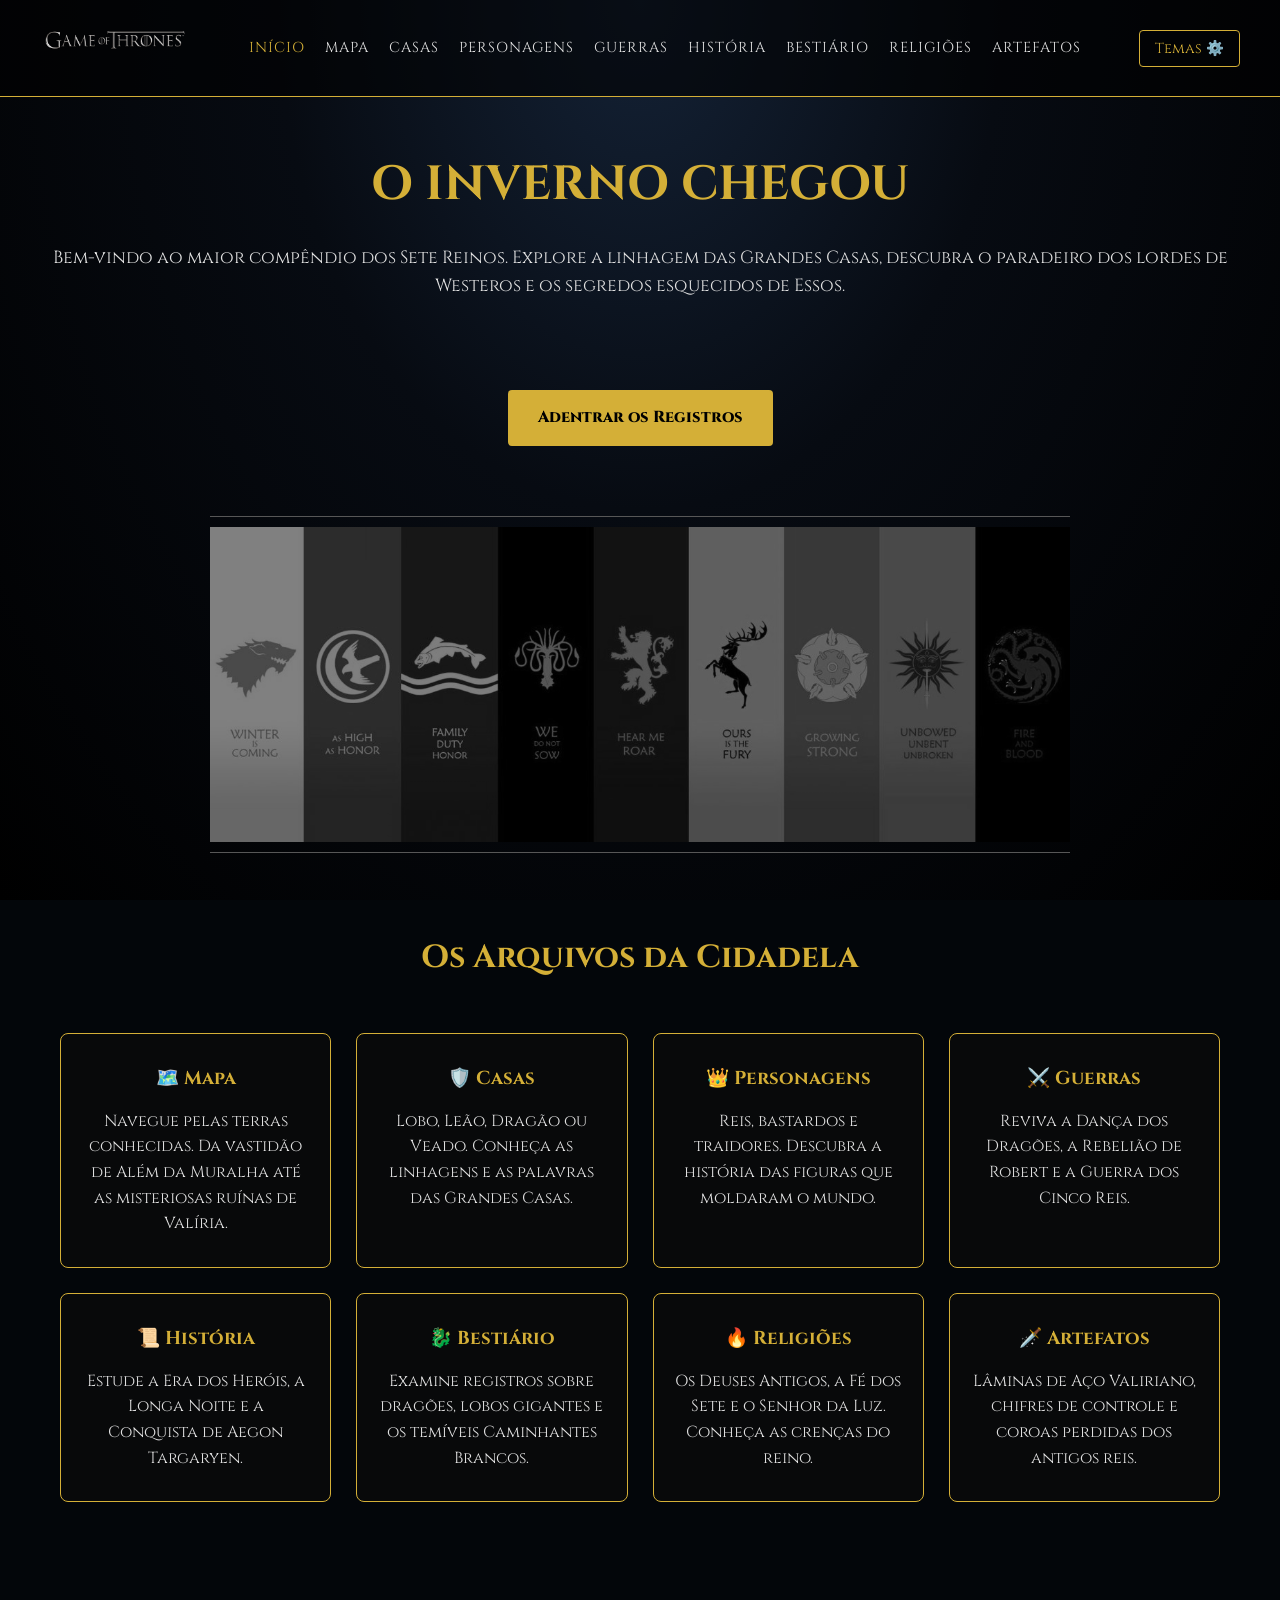
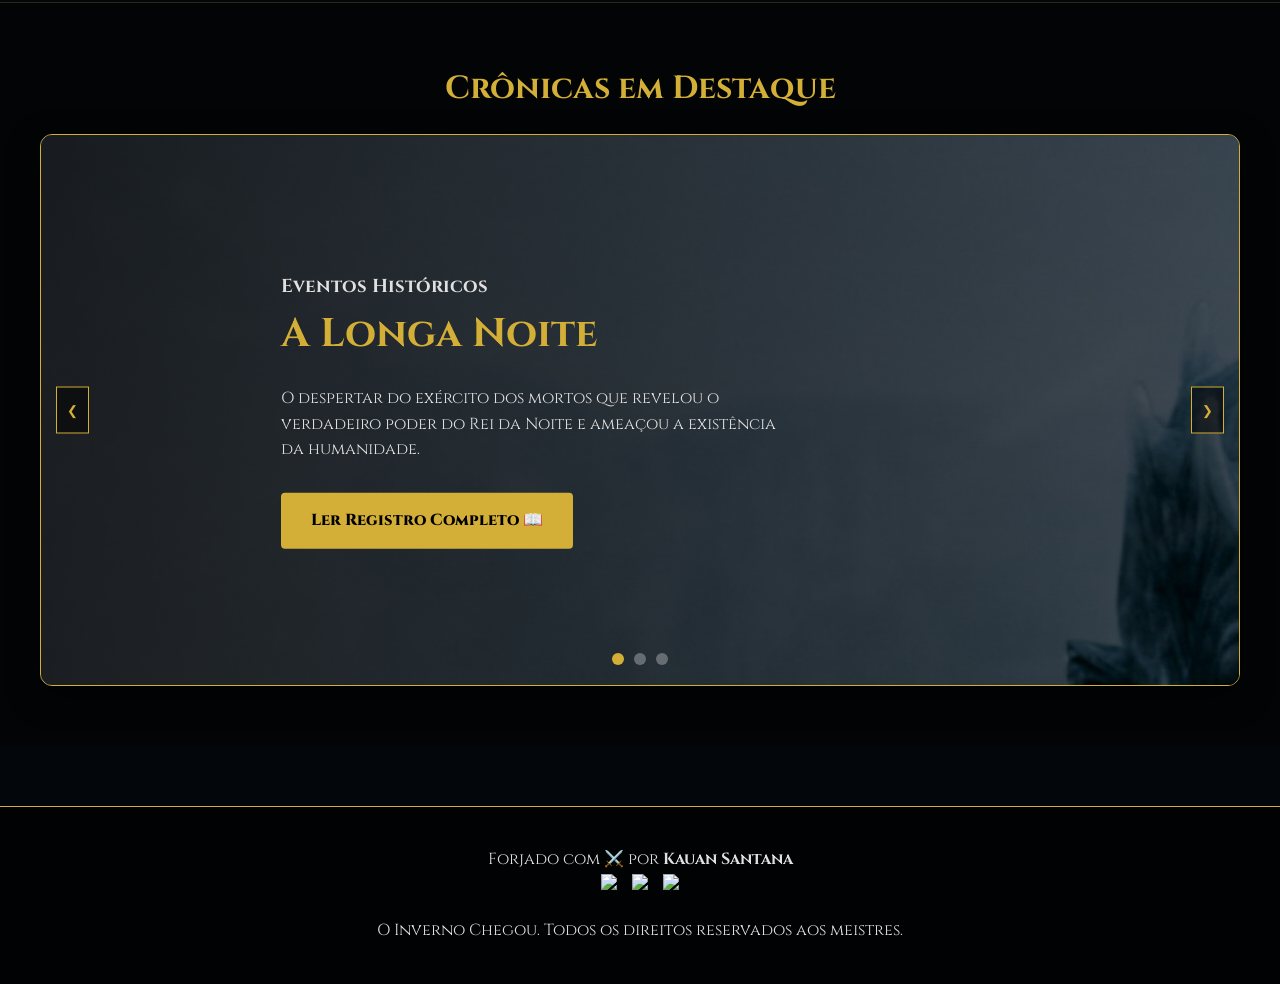
==== index.html @ c0107ad6 "commit inicial" ====
<!DOCTYPE html>
<html lang="pt-BR">
<head>
    <meta charset="UTF-8">
    <meta name="viewport" content="width=device-width, initial-scale=1.0">
    <title>WesterosPedia | O Guia dos Sete Reinos</title>
    
    <link rel="stylesheet" href="style.css">
    <link href="https://fonts.googleapis.com/css2?family=Cinzel:wght@400;600;800&display=swap" rel="stylesheet">
    
    <link rel="icon" href="img/ico.jpg" type="image/jpeg">
</head>
<body>
    <header class="header">
        <h1 class="logo">
            <a href="index.html">
                <img src="img/logo.png" alt="Logo WesterosPedia" class="header-logo-img">
            </a>
        </h1>
        <nav>
            <ul>
                <li><a href="index.html" style="color: var(--gold);">Início</a></li>
                <li><a href="mapa.html">Mapa</a></li>
                <li><a href="casas.html">Casas</a></li>
                <li><a href="personagens.html">Personagens</a></li>
                <li><a href="guerras.html">Guerras</a></li>
                <li><a href="historia.html">História</a></li>
                <li><a href="bestiario.html">Bestiário</a></li>
                <li><a href="religioes.html">Religiões</a></li>
                <li><a href="artefatos.html">Artefatos</a></li>
            </ul>
        </nav>
        
        <div class="theme-dropdown-container">
            <button id="btnTemas" class="theme-btn" onclick="abrirMenuTemas(event)">Temas ⚙️</button>
            <div id="caixaTemas" class="theme-dropdown-content">
                <button onclick="mudarTema('padrao')">Patrulha da Noite</button>
                <button onclick="mudarTema('stark')">Stark</button>
                <button onclick="mudarTema('targaryen')">Targaryen</button>
                <button onclick="mudarTema('lannister')">Lannister</button>
                <button onclick="mudarTema('baratheon')">Baratheon</button>
                <button onclick="mudarTema('greyjoy')">Greyjoy</button>
                <button onclick="mudarTema('tully')">Tully</button>
                <button onclick="mudarTema('arryn')">Arryn</button>
                <button onclick="mudarTema('tyrell')">Tyrell</button>
                <button onclick="mudarTema('martell')">Martell</button>
            </div>
        </div>
    </header>

    <main>
        <section class="hero-section">
            <div class="hero-content">
                <h2>O Inverno Chegou</h2>
                <p>Bem-vindo ao maior compêndio dos Sete Reinos. Explore a linhagem das Grandes Casas, descubra o paradeiro dos lordes de Westeros e os segredos esquecidos de Essos.</p>
                <a href="#conteudo-guia" class="btn-explorar">Adentrar os Registros</a>
            </div>
        </section>

        <div class="divisor-casas">
            <img src="img/banner-casas.jpg" alt="Brasões das Grandes Casas">
        </div>

        <section id="conteudo-guia" class="guia-abas-section">
            <h2 class="guia-titulo">Os Arquivos da Cidadela</h2>
            <div class="guia-grid">
                <div class="guia-card">
                    <h3>🗺️ Mapa</h3>
                    <p>Navegue pelas terras conhecidas. Da vastidão de Além da Muralha até as misteriosas ruínas de Valíria.</p>
                </div>
                <div class="guia-card">
                    <h3>🛡️ Casas</h3>
                    <p>Lobo, Leão, Dragão ou Veado. Conheça as linhagens e as palavras das Grandes Casas.</p>
                </div>
                <div class="guia-card">
                    <h3>👑 Personagens</h3>
                    <p>Reis, bastardos e traidores. Descubra a história das figuras que moldaram o mundo.</p>
                </div>
                <div class="guia-card">
                    <h3>⚔️ Guerras</h3>
                    <p>Reviva a Dança dos Dragões, a Rebelião de Robert e a Guerra dos Cinco Reis.</p>
                </div>
                <div class="guia-card">
                    <h3>📜 História</h3>
                    <p>Estude a Era dos Heróis, a Longa Noite e a Conquista de Aegon Targaryen.</p>
                </div>
                <div class="guia-card">
                    <h3>🐉 Bestiário</h3>
                    <p>Examine registros sobre dragões, lobos gigantes e os temíveis Caminhantes Brancos.</p>
                </div>
                <div class="guia-card">
                    <h3>🔥 Religiões</h3>
                    <p>Os Deuses Antigos, a Fé dos Sete e o Senhor da Luz. Conheça as crenças do reino.</p>
                </div>
                <div class="guia-card">
                    <h3>🗡️ Artefatos</h3>
                    <p>Lâminas de Aço Valiriano, chifres de controle e coroas perdidas dos antigos reis.</p>
                </div>
            </div>
        </section>

        <section class="carrossel-secao">
            <h2 class="guia-titulo" style="margin-bottom: 20px;">Crônicas em Destaque</h2>
            <div class="carrossel-container">
                <div class="carrossel-slides" id="carrosselSlides">
                    
                    <div class="carrossel-slide active">
                        <img src="img/longa_noite.jpg">
                        <div class="carrossel-conteudo-box">
                            <h3 class="destaque-label">Eventos Históricos</h3>
                            <h2 class="destaque-titulo">A Longa Noite</h2>
                            <p class="destaque-paragrafo">O despertar do exército dos mortos que revelou o verdadeiro poder do Rei da Noite e ameaçou a existência da humanidade.</p>
                            <a href="guerras.html" class="btn-explorar">Ler Registro Completo 📖</a>
                        </div>
                    </div>

                    <div class="carrossel-slide">
                        <img src="img/bastardos.jpg">
                        <div class="carrossel-conteudo-box">
                            <h3 class="destaque-label">Eventos Históricos</h3>
                            <h2 class="destaque-titulo">Batalha dos Bastardos</h2>
                            <p class="destaque-paragrafo">O violento embate entre Jon Snow e Ramsay Bolton pela reconquista de Winterfell e a honra da Casa Stark que resultou em uma batalha épica.</p>
                            <a href="guerrras.html" class="btn-explorar">Ler Registro Completo 📖</a>
                        </div>
                    </div>

                    <div class="carrossel-slide">
                        <img src="img/dany_dragao.jpg">
                        <div class="carrossel-conteudo-box">
                            <h3 class="destaque-label">Personagens</h3>
                            <h2 class="destaque-titulo">A Mãe de Dragões</h2>
                            <p class="destaque-paragrafo">O retorno das lendárias criaturas ao mundo e a consolidação do poder de Daenerys Targaryen como a herdeira legítima do Trono de Ferro.</p>
                            <a href="personagens.html" class="btn-explorar">Ler Registro Completo 📖</a>
                        </div>
                    </div>

                    <div class="carrossel-slide">
                        <img src="img/snow_fantasma.jpg">
                        <div class="carrossel-conteudo-box">
                            <h3 class="destaque-label">Eventos Históricos</h3>
                            <h2 class="destaque-titulo">A Batalha do Tridente</h2>
                            <p class="destaque-paragrafo">O duelo lendário entre Robert Baratheon e Rhaegar Targaryen que selou o fim da dinastia do Dragão e mudou o destino dos Sete Reinos.</p>
                            <a href="guerras.html" class="btn-explorar">Ler Registro Completo 📖</a>
                        </div>
                    </div>
                </div>

                <button class="carrossel-btn prev" onclick="mudarSlide(-1)">&#10094;</button>
                <button class="carrossel-btn next" onclick="mudarSlide(1)">&#10095;</button>

                <div class="carrossel-indicadores">
                    <span class="carrossel-ponto active" onclick="irParaSlide(0)"></span>
                    <span class="carrossel-ponto" onclick="irParaSlide(1)"></span>
                    <span class="carrossel-ponto" onclick="irParaSlide(2)"></span>
                </div>
            </div>
        </section>
    </main>

    <footer class="westeros-footer">
        <div class="footer-content">
            <p>Forjado com ⚔️ por <strong>Kauan Santana</strong></p>
            <div class="social-links">
                <a href="https://github.com/kauanssantana" target="_blank"><img src="https://img.shields.io/badge/github-%23121011.svg?style=for-the-badge&logo=github&logoColor=white"></a>
                <a href="https://instagram.com/kauan.santana12" target="_blank"><img src="https://img.shields.io/badge/Instagram-%23E4405F.svg?style=for-the-badge&logo=Instagram&logoColor=white"></a>
                <a href="https://www.linkedin.com/in/kauan-santana-ab8915325/" target="_blank"><img src="https://img.shields.io/badge/linkedin-%230077B5.svg?style=for-the-badge&logo=linkedin&logoColor=white"></a>
            </div>
            <p class="footer-disclaimer">O Inverno Chegou. Todos os direitos reservados aos meistres.</p>
        </div>
    </footer>

    <script src="script.js"></script>
</body>
</html>
---- style.css ----
/* =========================================
   VARIÁVEIS GLOBAIS (Padrão: Patrulha da Noite)
   ========================================= */
:root {
    --gold: #d4af37;
    --dark-bg: #03060a;
    --text-light: #e0e0e0;
}

/* =========================================
   RESET BÁSICO E PROTEÇÃO DE TELA
   ========================================= */
* {
    margin: 0;
    padding: 0;
    box-sizing: border-box;
}

html, body {
    overflow-x: hidden; 
}

/* =========================================
   CORPO E FUNDO
   ========================================= */
body {
    font-family: 'Cinzel', serif;
    color: var(--text-light);
    background-color: var(--dark-bg);
    background-image: radial-gradient(ellipse at top center, #142236 0%, #070b12 40%, #000000 100%);
    background-attachment: fixed;
    line-height: 1.6;
    transition: background 0.5s ease, color 0.5s ease;
}

/* =========================================
   CABEÇALHO E NAVEGAÇÃO
   ========================================= */
.header {
    display: flex;
    justify-content: space-between;
    align-items: center;
    padding: 20px 40px;
    border-bottom: 1px solid var(--gold);
    background-color: rgba(0, 0, 0, 0.6);
    transition: background-color 0.5s ease;
}

.header-logo-img {
    height: 40px;
    width: auto;
}

nav ul {
    display: flex;
    list-style: none;
    gap: 20px;
}

nav a {
    text-decoration: none;
    color: var(--text-light);
    font-size: 0.9rem;
    text-transform: uppercase;
    letter-spacing: 1px;
    transition: color 0.3s ease;
}

nav a:hover {
    color: var(--gold);
}

/* =========================================
   BOTÃO DE TEMAS (DROPDOWN)
   ========================================= */
.theme-dropdown-container {
    position: relative;
    display: inline-block;
}

.theme-btn {
    background-color: transparent;
    color: var(--gold);
    border: 1px solid var(--gold);
    padding: 8px 15px;
    font-family: 'Cinzel', serif;
    font-size: 0.9rem;
    cursor: pointer;
    border-radius: 4px;
    transition: all 0.3s ease;
}

.theme-btn:hover, .theme-btn.pressionado {
    background-color: var(--gold);
    color: #000;
}

.theme-dropdown-content {
    display: none;
    position: absolute;
    right: 0;
    background-color: rgba(10, 10, 10, 0.95);
    min-width: 200px;
    box-shadow: 0px 8px 16px 0px rgba(0,0,0,0.8);
    z-index: 100;
    border: 1px solid var(--gold);
    border-radius: 4px;
}

.theme-dropdown-content.mostrar {
    display: block;
}

.theme-dropdown-content button {
    color: var(--text-light);
    padding: 12px 16px;
    text-decoration: none;
    display: block;
    width: 100%;
    text-align: left;
    background: none;
    border: none;
    font-family: 'Cinzel', serif;
    cursor: pointer;
    border-bottom: 1px solid #333;
    transition: background-color 0.2s;
}

.theme-dropdown-content button:hover {
    background-color: rgba(255, 255, 255, 0.1);
    color: var(--gold);
}

/* =========================================
   SEÇÃO HERO
   ========================================= */
.hero-section {
    text-align: center;
    padding: 50px 20px 40px; 
    display: flex;
    justify-content: center;
    align-items: center;
    flex-direction: column;
}

.hero-content h2 {
    font-size: 3rem;
    color: var(--gold);
    margin-bottom: 20px;
    text-transform: uppercase;
}

.hero-content p {
    font-size: 1.1rem;
    line-height: 1.6;
    
    /* AUMENTE ESTE VALOR (estava 40px, tente 60px): */
    margin-bottom: 60px; 
}

.btn-explorar {
    display: inline-block;
    background-color: var(--gold);
    color: #000;
    padding: 15px 30px;
    text-decoration: none;
    font-weight: 800;
    border-radius: 4px;
    transition: 0.3s;
    margin-top: 30px; /* Aumentamos o espaço aqui */
}

.btn-explorar:hover {
    background-color: #f3c74b;
    transform: scale(1.05);
}

/* =========================================
   DIVISOR DAS CASAS
   ========================================= */
.divisor-casas {
    text-align: center;
    margin: 30px auto 50px auto;
    padding: 0 20px;
    max-width: 900px;
}

.divisor-casas img {
    width: 100%;
    height: auto;
    border-top: 1px solid var(--gold);
    border-bottom: 1px solid var(--gold);
    padding: 10px 0;
    filter: grayscale(100%) brightness(0.5); 
    transition: 0.5s; 
}

.divisor-casas img:hover {
    filter: grayscale(0%) brightness(1); 
}

/* =========================================
   CARDS DA CIDADELA
   ========================================= */
.guia-abas-section {
    padding: 20px 20px 60px;
    max-width: 1200px;
    margin: 0 auto;
}

.guia-titulo {
    text-align: center;
    color: var(--gold);
    margin-bottom: 50px;
    font-size: 2rem;
}

.guia-grid {
    display: grid;
    grid-template-columns: repeat(auto-fit, minmax(250px, 1fr));
    gap: 25px;
}

.guia-card {
    background-color: rgba(10, 10, 10, 0.7);
    border: 1px solid var(--gold);
    padding: 30px 20px;
    border-radius: 8px;
    text-align: center;
    transition: 0.3s;
}

.guia-card:hover {
    transform: translateY(-5px);
    box-shadow: 0 8px 20px rgba(212, 175, 55, 0.2);
}

.guia-card h3 { color: var(--gold); margin-bottom: 15px; }

/* =========================================
   CARROSSEL ÉPICO (LAYOUT HORIZONTAL)
   ========================================= */
.carrossel-secao {
    padding: 60px 20px;
    background-color: rgba(0, 0, 0, 0.4); 
    margin-top: 40px; 
    border-top: 1px solid rgba(212, 175, 55, 0.2);
}

.carrossel-container {
    max-width: 1200px;
    margin: 0 auto;
    position: relative; 
    border-radius: 12px;
    overflow: hidden; 
    border: 1px solid var(--gold);
    box-shadow: 0 10px 30px rgba(0, 0, 0, 0.6);
}

.carrossel-slides {
    display: flex; 
    transition: transform 0.6s ease-in-out; 
    height: 550px; 
}

.carrossel-slide {
    min-width: 100%; 
    height: 100%;
    position: relative;
    overflow: hidden;
}

.carrossel-fundo-img {
    width: 100%;
    height: 100%;
    object-fit: cover; 
    position: absolute;
    top: 0;
    left: 0;
    z-index: 1;
}



/* Película escura na esquerda para leitura */
.carrossel-slide::after {
    content: '';
    position: absolute;
    top: 0;
    left: 0;
    width: 100%;
    height: 100%;
    background: linear-gradient(to right, rgba(0,0,0,0.85) 0%, rgba(0,0,0,0.3) 60%, transparent 100%);
    z-index: 2;
}

.carrossel-conteudo-box {
    position: absolute;
    top: 50%;
    left: 5%;
    transform: translateY(-50%) translateX(-20px);
    max-width: 500px;
    z-index: 3;
    text-align: left;
    opacity: 0;
    transition: 0.6s ease;
}

.carrossel-slide.active .carrossel-conteudo-box {
    opacity: 1;
    transform: translateY(-50%) translateX(0);
}

.carrossel-conteudo-box .destaque-titulo {
    color: var(--gold);
    font-size: 2.5rem;
    margin-bottom: 20px;
}

.carrossel-btn {
    position: absolute;
    top: 50%;
    transform: translateY(-50%);
    background: rgba(0,0,0,0.5);
    color: var(--gold);
    border: 1px solid var(--gold);
    padding: 15px 10px;
    cursor: pointer;
    z-index: 10;
}

.carrossel-btn.next { right: 15px; }
.carrossel-btn.prev { left: 15px; }

.carrossel-indicadores {
    position: absolute;
    bottom: 20px;
    left: 50%;
    transform: translateX(-50%);
    display: flex;
    gap: 10px;
    z-index: 10;
}

.carrossel-ponto {
    width: 12px;
    height: 12px;
    background: rgba(255,255,255,0.3);
    border-radius: 50%;
    cursor: pointer;
}

.carrossel-ponto.active { background: var(--gold); }

/* =========================================
   RODAPÉ (FOOTER)
   ========================================= */
.westeros-footer {
    width: 100%; 
    text-align: center;
    padding: 40px 20px;
    margin-top: 60px;
    border-top: 1px solid var(--gold);
    background-color: rgba(0, 0, 0, 0.6);
}

.social-links {
    display: flex;
    justify-content: center;
    gap: 15px;
    margin-bottom: 20px;
}

/* =========================================
   TEMAS DAS CASAS (STARK, LANNISTER, ETC)
   ========================================= */
body.tema-stark {
    --dark-bg: #f3f4f6; --text-light: #111827;
    background-image: radial-gradient(ellipse at top center, #ffffff 0%, #e5e7eb 50%, #9ca3af 100%);
}
body.tema-stark .guia-card, body.tema-stark .header, body.tema-stark .westeros-footer {
    background-color: rgba(255, 255, 255, 0.85); border-color: #d1d5db;
}

body.tema-targaryen { --dark-bg: #0a0000; --gold: #dc2626; background-image: radial-gradient(ellipse at top center, #3a0000 0%, #0a0000 40%, #000000 100%); }
body.tema-lannister { --dark-bg: #2b0a0a; --gold: #ffd700; background-image: radial-gradient(ellipse at top center, #5c1616 0%, #2b0a0a 40%, #000000 100%); }
body.tema-greyjoy { --dark-bg: #0f1115; --gold: #d4a373; background-image: radial-gradient(ellipse at top center, #232830 0%, #0f1115 50%, #000000 100%); }
body.tema-tully { --dark-bg: #0f1b29; --gold: #b91c1c; background-image: radial-gradient(ellipse at top center, #1e3a5f 0%, #0f1b29 50%, #000000 100%); }
body.tema-arryn { --dark-bg: #f0f8ff; --gold: #1d4ed8; --text-light: #0f172a; background-image: radial-gradient(ellipse at top center, #ffffff 0%, #e0f2fe 50%, #bae6fd 100%); }
body.tema-baratheon { --dark-bg: #111111; --gold: #facc15; background-image: radial-gradient(ellipse at top center, #333333 0%, #111111 40%, #000000 100%); }
body.tema-tyrell { --dark-bg: #061f0e; --gold: #fbbf24; background-image: radial-gradient(ellipse at top center, #144521 0%, #061f0e 50%, #000000 100%); }
body.tema-martell { --dark-bg: #3b1404; --gold: #f97316; background-image: radial-gradient(ellipse at top center, #7c2d12 0%, #3b1404 50%, #1a0800 100%); }

/* Correção de Menu em Temas Claros */
body.tema-stark .theme-dropdown-content, body.tema-arryn .theme-dropdown-content { background-color: white; }
body.tema-stark .theme-dropdown-content button, body.tema-arryn .theme-dropdown-content button { color: #111827; }
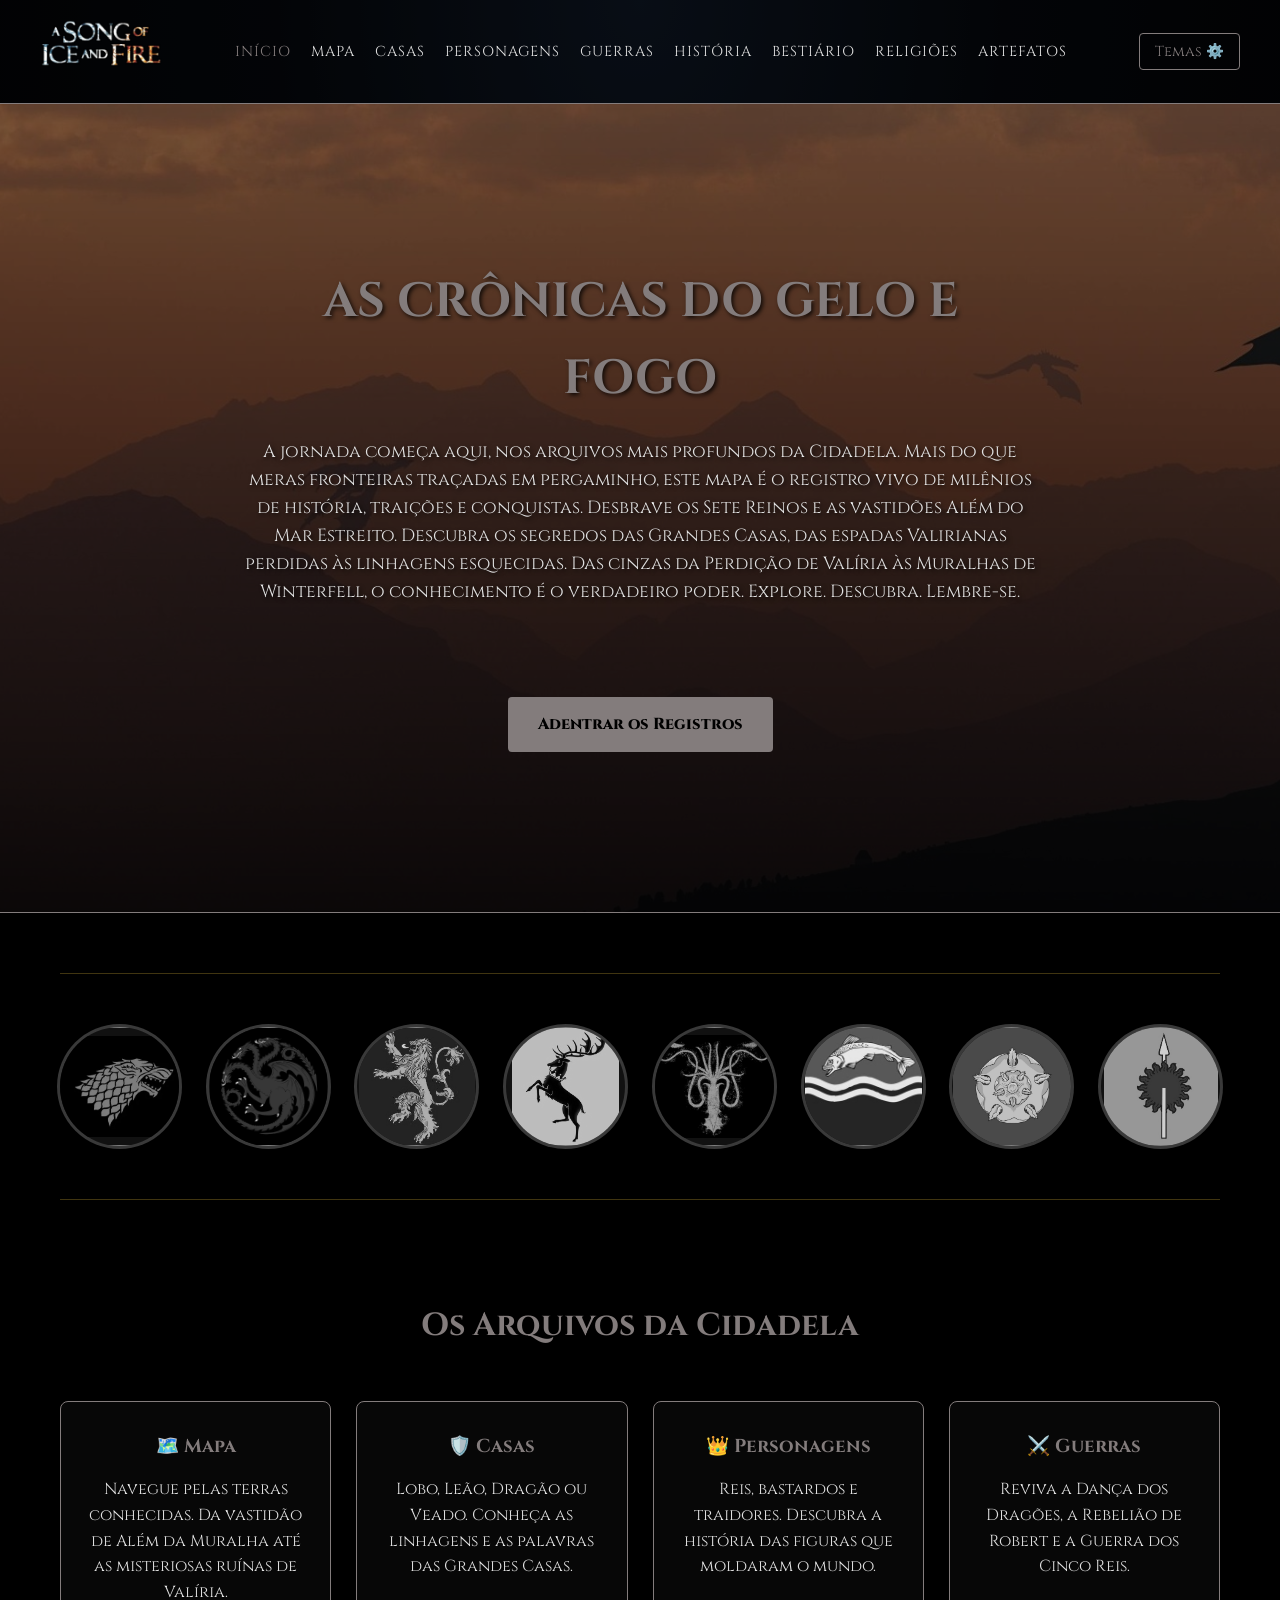
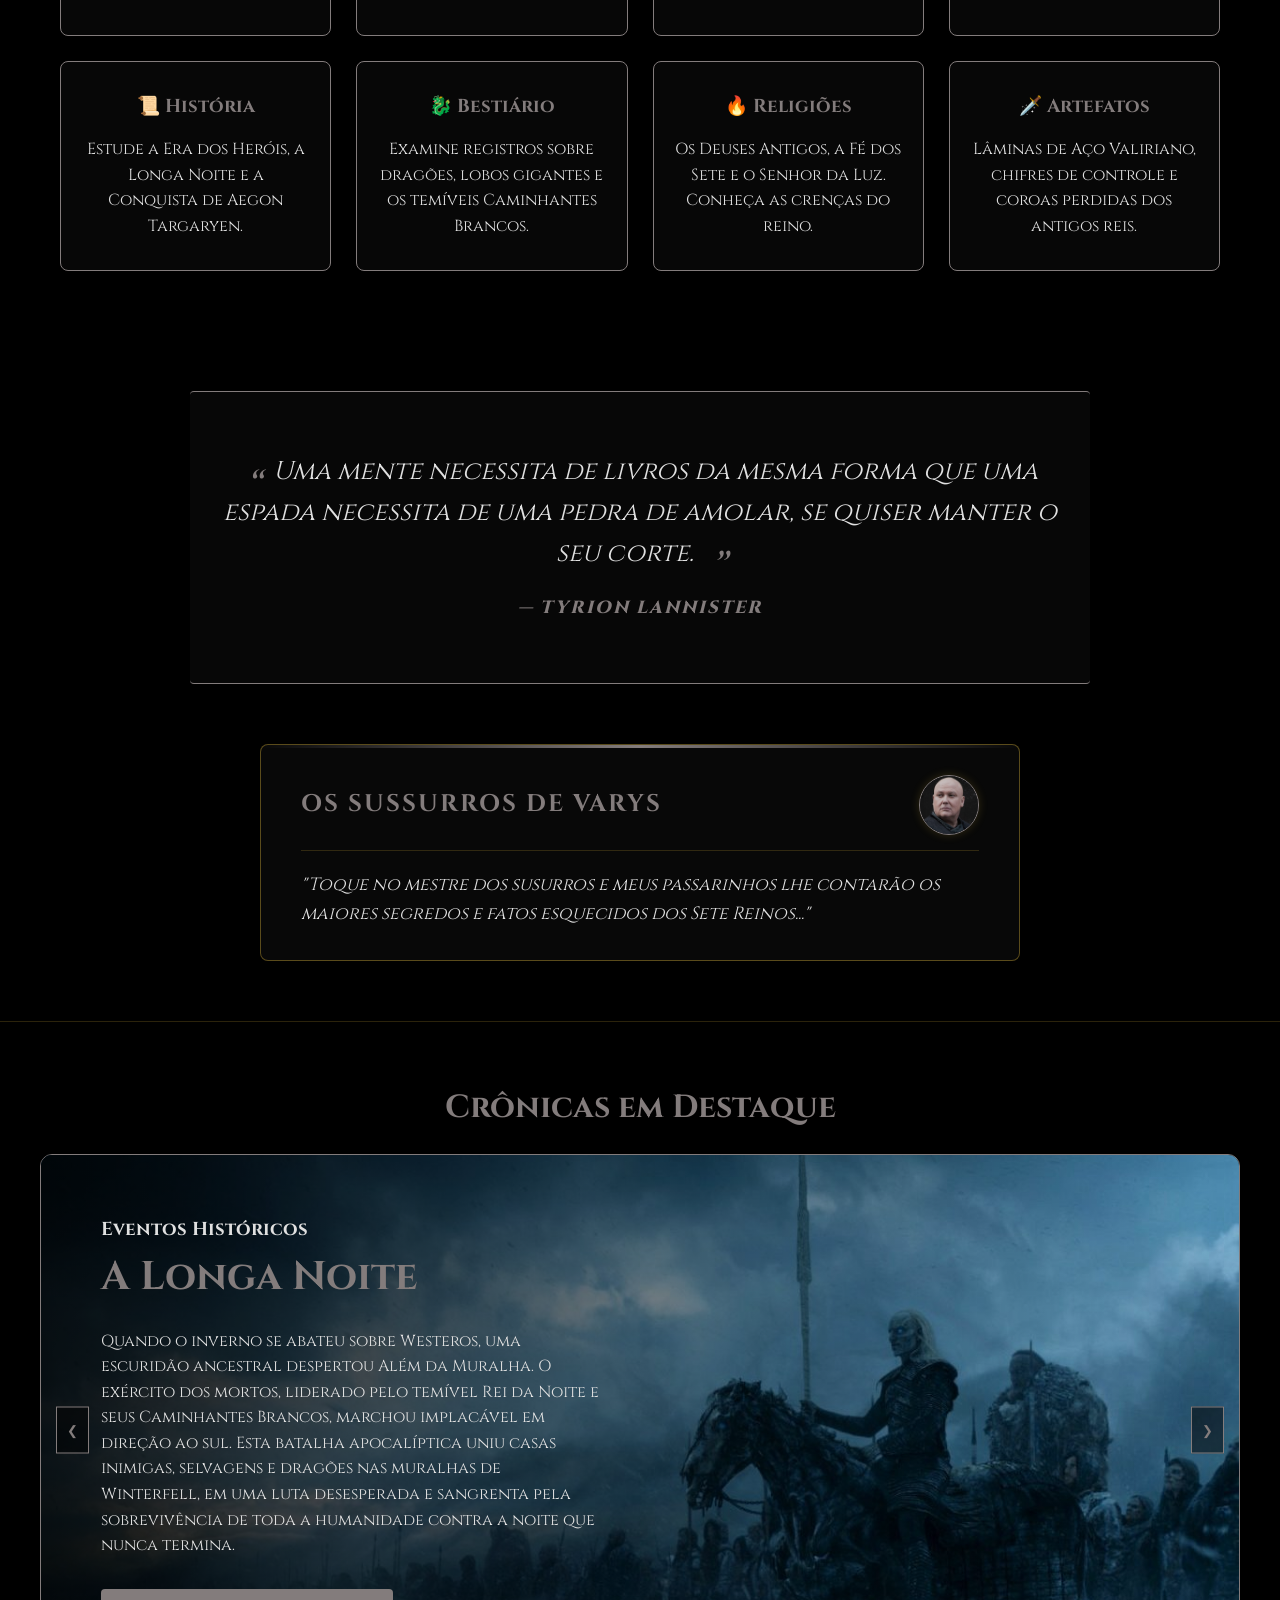
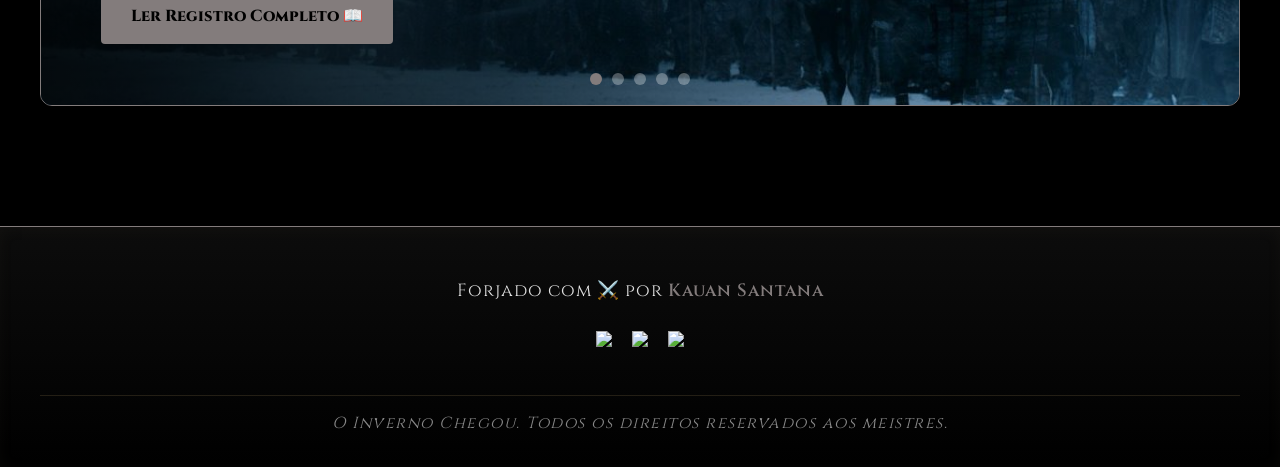
==== commit 77196033: "commit mapas" ====
--- a/index.html
+++ b/index.html
@@ -41,7 +41,6 @@
                 <button onclick="mudarTema('baratheon')">Baratheon</button>
                 <button onclick="mudarTema('greyjoy')">Greyjoy</button>
                 <button onclick="mudarTema('tully')">Tully</button>
-                <button onclick="mudarTema('arryn')">Arryn</button>
                 <button onclick="mudarTema('tyrell')">Tyrell</button>
                 <button onclick="mudarTema('martell')">Martell</button>
             </div>
@@ -50,18 +49,100 @@
 
     <main>
         <section class="hero-section">
+            <div id="snow-container"></div>
+
             <div class="hero-content">
-                <h2>O Inverno Chegou</h2>
-                <p>Bem-vindo ao maior compêndio dos Sete Reinos. Explore a linhagem das Grandes Casas, descubra o paradeiro dos lordes de Westeros e os segredos esquecidos de Essos.</p>
+                <h2>As Crônicas do Gelo e Fogo</h2>
+                <p>A jornada começa aqui, nos arquivos mais profundos da Cidadela. Mais do que meras fronteiras traçadas em pergaminho, este mapa é o registro vivo de milênios de história, traições e conquistas. Desbrave os Sete Reinos e as vastidões Além do Mar Estreito. Descubra os segredos das Grandes Casas, das espadas Valirianas perdidas às linhagens esquecidas. Das cinzas da Perdição de Valíria às Muralhas de Winterfell, o conhecimento é o verdadeiro poder. Explore. Descubra. Lembre-se.</p> 
                 <a href="#conteudo-guia" class="btn-explorar">Adentrar os Registros</a>
             </div>
         </section>
 
-        <div class="divisor-casas">
-            <img src="img/banner-casas.jpg" alt="Brasões das Grandes Casas">
+        <div class="divisor-casas fade-in-section">
+            <div class="sigil-container">
+                <div class="casa-sigil stark">
+                    <div class="sigil-wrapper">
+                        <img src="img/sigil_stark.jpg" alt="Casa Stark">
+                    </div>
+                    <div class="casa-info">
+                        <h4>Stark</h4>
+                        <p>"O Inverno Está Chegando"</p>
+                    </div>
+                </div>
+                
+                <div class="casa-sigil targaryen">
+                    <div class="sigil-wrapper">
+                        <img src="img/sigil_targaryen.jpg" alt="Casa Targaryen">
+                    </div>
+                    <div class="casa-info">
+                        <h4>Targaryen</h4>
+                        <p>"Fogo e Sangue"</p>
+                    </div>
+                </div>
+                
+                <div class="casa-sigil lannister">
+                    <div class="sigil-wrapper">
+                        <img src="img/sigil_lannister.jpg" alt="Casa Lannister">
+                    </div>
+                    <div class="casa-info">
+                        <h4>Lannister</h4>
+                        <p>"Ouça-me Rugir"</p>
+                    </div>
+                </div>
+                
+                <div class="casa-sigil baratheon">
+                    <div class="sigil-wrapper">
+                        <img src="img/sigil_baratheon.jpg" alt="Casa Baratheon">
+                    </div>
+                    <div class="casa-info">
+                        <h4>Baratheon</h4>
+                        <p>"Nossa é a Fúria"</p>
+                    </div>
+                </div>
+                
+                <div class="casa-sigil greyjoy">
+                    <div class="sigil-wrapper">
+                        <img src="img/sigil_greyjoy.jpg" alt="Casa Greyjoy">
+                    </div>
+                    <div class="casa-info">
+                        <h4>Greyjoy</h4>
+                        <p>"Nós Não Semeamos"</p>
+                    </div>
+                </div>
+                
+                <div class="casa-sigil tully">
+                    <div class="sigil-wrapper">
+                        <img src="img/sigil_tully.jpg" alt="Casa Tully">
+                    </div>
+                    <div class="casa-info">
+                        <h4>Tully</h4>
+                        <p>"Família, Dever, Honra"</p>
+                    </div>
+                </div>
+                
+                <div class="casa-sigil tyrell">
+                    <div class="sigil-wrapper">
+                        <img src="img/sigil_tyrell.jpg" alt="Casa Tyrell">
+                    </div>
+                    <div class="casa-info">
+                        <h4>Tyrell</h4>
+                        <p>"Crescendo Fortes"</p>
+                    </div>
+                </div>
+                
+                <div class="casa-sigil martell">
+                    <div class="sigil-wrapper">
+                        <img src="img/sigil_martell.jpg" alt="Casa Martell">
+                    </div>
+                    <div class="casa-info">
+                        <h4>Martell</h4>
+                        <p>"Insubmissos, Não Curvados, Não Quebrados"</p>
+                    </div>
+                </div>
+            </div>
         </div>
 
-        <section id="conteudo-guia" class="guia-abas-section">
+        <section id="conteudo-guia" class="guia-abas-section fade-in-section">
             <h2 class="guia-titulo">Os Arquivos da Cidadela</h2>
             <div class="guia-grid">
                 <div class="guia-card">
@@ -99,50 +180,84 @@
             </div>
         </section>
 
-        <section class="carrossel-secao">
+        <section class="citacao-epica fade-in-section">
+            <div class="citacao-conteudo">
+                <blockquote>
+                    Uma mente necessita de livros da mesma forma que uma espada necessita de uma pedra de amolar, se quiser manter o seu corte.
+                </blockquote>
+                <cite>— Tyrion Lannister</cite>
+            </div>
+        </section>
+
+        <section class="sussurros-varys fade-in-section">
+            <div class="sussurros-container">
+                <div class="sussurros-header">
+                    <h3>Os Sussurros de Varys</h3>
+                    <button id="btnVarys" class="btn-varys-aranha" title="Ouvir outro segredo">
+                        <img src="img/aranha_varys.jpg" alt="Aranha de Varys" class="img-aranha">
+                    </button>
+                </div>
+                <div class="sussurros-corpo">
+                    <p id="texto-sussurro">"Toque no mestre dos susurros e meus passarinhos lhe contarão os maiores segredos e fatos esquecidos dos Sete Reinos..."</p>
+                </div>
+            </div>
+        </section>
+
+        <section class="carrossel-secao fade-in-section">
             <h2 class="guia-titulo" style="margin-bottom: 20px;">Crônicas em Destaque</h2>
             <div class="carrossel-container">
                 <div class="carrossel-slides" id="carrosselSlides">
                     
                     <div class="carrossel-slide active">
-                        <img src="img/longa_noite.jpg">
+                        <img src="img/longa_noite.jpg" alt="A Longa Noite" class="carrossel-fundo-img">
                         <div class="carrossel-conteudo-box">
                             <h3 class="destaque-label">Eventos Históricos</h3>
                             <h2 class="destaque-titulo">A Longa Noite</h2>
-                            <p class="destaque-paragrafo">O despertar do exército dos mortos que revelou o verdadeiro poder do Rei da Noite e ameaçou a existência da humanidade.</p>
+                            <p class="destaque-paragrafo">Quando o inverno se abateu sobre Westeros, uma escuridão ancestral despertou Além da Muralha. O exército dos mortos, liderado pelo temível Rei da Noite e seus Caminhantes Brancos, marchou implacável em direção ao sul. Esta batalha apocalíptica uniu casas inimigas, selvagens e dragões nas muralhas de Winterfell, em uma luta desesperada e sangrenta pela sobrevivência de toda a humanidade contra a noite que nunca termina.</p>
+                            <a href="historia.html" class="btn-explorar">Ler Registro Completo 📖</a>
+                        </div>
+                    </div>
+
+                    <div class="carrossel-slide">
+                        <img src="img/bastardos.jpg" alt="Batalha dos Bastardos" class="carrossel-fundo-img focal-bastardos">
+                        <div class="carrossel-conteudo-box">
+                            <h3 class="destaque-label">Batalhas Históricas</h3>
+                            <h2 class="destaque-titulo">Batalha dos Bastardos</h2>
+                            <p class="destaque-paragrafo">Os campos gélidos e encharcados de sangue do Norte testemunharam o embate mais brutal e pessoal de sua era. Jon Snow, liderando um exército fragmentado de selvagens e casas leais menores, enfrentou as forças esmagadoras e a crueldade sádica de Ramsay Bolton. Uma carnificina claustrofóbica e desesperada pela honra da Casa Stark, a vingança de Rickon e a retomada definitiva de Winterfell, marcando o retorno dos lobos ao seu lar de direito.</p>
                             <a href="guerras.html" class="btn-explorar">Ler Registro Completo 📖</a>
                         </div>
                     </div>
 
                     <div class="carrossel-slide">
-                        <img src="img/bastardos.jpg">
-                        <div class="carrossel-conteudo-box">
-                            <h3 class="destaque-label">Eventos Históricos</h3>
-                            <h2 class="destaque-titulo">Batalha dos Bastardos</h2>
-                            <p class="destaque-paragrafo">O violento embate entre Jon Snow e Ramsay Bolton pela reconquista de Winterfell e a honra da Casa Stark que resultou em uma batalha épica.</p>
-                            <a href="guerrras.html" class="btn-explorar">Ler Registro Completo 📖</a>
-                        </div>
-                    </div>
-
-                    <div class="carrossel-slide">
-                        <img src="img/dany_dragao.jpg">
+                        <img src="img/dany_dragao.jpg" alt="Daenerys e Drogon" class="carrossel-fundo-img focal-dany">
                         <div class="carrossel-conteudo-box">
                             <h3 class="destaque-label">Personagens</h3>
                             <h2 class="destaque-titulo">A Mãe de Dragões</h2>
-                            <p class="destaque-paragrafo">O retorno das lendárias criaturas ao mundo e a consolidação do poder de Daenerys Targaryen como a herdeira legítima do Trono de Ferro.</p>
+                            <p class="destaque-paragrafo">Das cinzas e chamas da pira funerária de Khal Drogo, o impossível se tornou realidade. Daenerys Nascida da Tormenta trouxe a magia de volta ao mundo com o nascimento de Drogon, Rhaegal e Viserion. Acompanhe a jornada épica da princesa exilada através do Mar Estreito, desde a quebra de correntes nas cidades escravagistas de Essos até se tornar a rainha conquistadora, pronta para reivindicar o Trono de Ferro com Fogo e Sangue.</p>
                             <a href="personagens.html" class="btn-explorar">Ler Registro Completo 📖</a>
                         </div>
                     </div>
 
                     <div class="carrossel-slide">
-                        <img src="img/snow_fantasma.jpg">
+                        <img src="img/rebeliao_robert.jpg" alt="Batalha do Tridente" class="carrossel-fundo-img">
+                        <div class="carrossel-conteudo-box">
+                            <h3 class="destaque-label">Batalhas Históricas</h3>
+                            <h2 class="destaque-titulo">A Batalha do Tridente</h2>
+                            <p class="destaque-paragrafo">Nas águas rasas e agitadas do Ramo Verde, o destino dos Sete Reinos foi forjado a golpes de martelo de guerra. O furioso lorde rebelde Robert Baratheon e o Príncipe Herdeiro Rhaegar Targaryen travaram um duelo singular lendário que fez o mundo prender a respiração. A queda do Dragão de Prata e os rubis espalhados pela correnteza selaram o fim de quase três séculos de supremacia e loucura da Casa Targaryen, coroando o Veado.</p>
+                            <a href="guerras.html" class="btn-explorar">Ler Registro Completo 📖</a>
+                        </div>
+                    </div>
+
+                    <div class="carrossel-slide">
+                        <img src="img/aegon.jpg" alt="A Conquista de Aegon" class="carrossel-fundo-img">
                         <div class="carrossel-conteudo-box">
                             <h3 class="destaque-label">Eventos Históricos</h3>
-                            <h2 class="destaque-titulo">A Batalha do Tridente</h2>
-                            <p class="destaque-paragrafo">O duelo lendário entre Robert Baratheon e Rhaegar Targaryen que selou o fim da dinastia do Dragão e mudou o destino dos Sete Reinos.</p>
-                            <a href="guerras.html" class="btn-explorar">Ler Registro Completo 📖</a>
-                        </div>
-                    </div>
+                            <h2 class="destaque-titulo">A Conquista de Aegon</h2>
+                            <p class="destaque-paragrafo">Por milênios, Westeros foi um continente fragmentado por reis orgulhosos que viviam em guerra constante. Tudo mudou quando Aegon Targaryen e suas irmãs-esposas, Visenya e Rhaenys, desembarcaram com o poder supremo e incontestável de três dragões colossais: Balerion, Vhagar e Meraxes. Exércitos queimaram em seus castelos, lordes dobraram os joelhos e as espadas dos derrotados foram derretidas para forjar o assento mais cobiçado e perigoso do mundo: o Trono de Ferro.</p>
+                            <a href="historia.html" class="btn-explorar">Ler Registro Completo 📖</a>
+                        </div>
+                    </div>
+
                 </div>
 
                 <button class="carrossel-btn prev" onclick="mudarSlide(-1)">&#10094;</button>
@@ -152,6 +267,8 @@
                     <span class="carrossel-ponto active" onclick="irParaSlide(0)"></span>
                     <span class="carrossel-ponto" onclick="irParaSlide(1)"></span>
                     <span class="carrossel-ponto" onclick="irParaSlide(2)"></span>
+                    <span class="carrossel-ponto" onclick="irParaSlide(3)"></span>
+                    <span class="carrossel-ponto" onclick="irParaSlide(4)"></span>
                 </div>
             </div>
         </section>
--- a/style.css
+++ b/style.css
@@ -2,8 +2,8 @@
    VARIÁVEIS GLOBAIS (Padrão: Patrulha da Noite)
    ========================================= */
 :root {
-    --gold: #d4af37;
-    --dark-bg: #03060a;
+    --gold: #837c7c;
+    --dark-bg: #000000;
     --text-light: #e0e0e0;
 }
 
@@ -47,7 +47,7 @@
 }
 
 .header-logo-img {
-    height: 40px;
+    height: 47px;
     width: auto;
 }
 
@@ -132,15 +132,29 @@
 }
 
 /* =========================================
-   SEÇÃO HERO
+   SEÇÃO HERO COM BANNER ESTÁTICO
    ========================================= */
 .hero-section {
     text-align: center;
-    padding: 50px 20px 40px; 
+    position: relative; 
+    overflow: hidden;
+    padding: 160px 20px; 
     display: flex;
     justify-content: center;
     align-items: center;
     flex-direction: column;
+    
+    background-image: linear-gradient(to bottom, rgba(0, 0, 0, 0.5), rgba(0, 0, 0, 0.9)), url('img/hero-fundo.jpg');
+    background-size: cover;
+    background-position: center;
+    border-bottom: 1px solid var(--gold);
+    /* Removido o background-attachment: fixed; */
+}
+
+.hero-content {
+    position: relative; /* Coloca o texto na frente da neve */
+    max-width: 800px;
+    text-shadow: 2px 2px 4px rgba(0, 0, 0, 0.8); /* Sombra para garantir a leitura sobre a imagem */
 }
 
 .hero-content h2 {
@@ -153,9 +167,33 @@
 .hero-content p {
     font-size: 1.1rem;
     line-height: 1.6;
-    
-    /* AUMENTE ESTE VALOR (estava 40px, tente 60px): */
     margin-bottom: 60px; 
+}
+
+/* --- MÁGICA DA NEVE --- */
+#snow-container {
+    position: absolute;
+    top: 0;
+    left: 0;
+    width: 100%;
+    height: 100%;
+    pointer-events: none; /* A neve é como um fantasma, não impede o clique no botão */
+    z-index: 1; /* Fica atrás do texto, mas na frente do fundo */
+}
+
+.snowflake {
+    position: absolute;
+    top: -10px;
+    background-color: #ffffff;
+    border-radius: 50%;
+    animation: fall linear infinite;
+}
+
+@keyframes fall {
+    0% { transform: translateY(-10px) translateX(0); opacity: 0; }
+    10% { opacity: 1; } /* Aparece suavemente */
+    90% { opacity: 1; }
+    100% { transform: translateY(600px) translateX(20px); opacity: 0; } /* Derrete no final */
 }
 
 .btn-explorar {
@@ -167,7 +205,8 @@
     font-weight: 800;
     border-radius: 4px;
     transition: 0.3s;
-    margin-top: 30px; /* Aumentamos o espaço aqui */
+    margin-top: 30px;
+    text-shadow: none; /* Remove a sombra do texto de dentro do botão */
 }
 
 .btn-explorar:hover {
@@ -238,7 +277,7 @@
 .guia-card h3 { color: var(--gold); margin-bottom: 15px; }
 
 /* =========================================
-   CARROSSEL ÉPICO (LAYOUT HORIZONTAL)
+   CARROSSEL ÉPICO (LAYOUT HORIZONTAL COM FLEXBOX)
    ========================================= */
 .carrossel-secao {
     padding: 60px 20px;
@@ -260,11 +299,12 @@
 .carrossel-slides {
     display: flex; 
     transition: transform 0.6s ease-in-out; 
+    width: 100%; 
     height: 550px; 
 }
 
 .carrossel-slide {
-    min-width: 100%; 
+    flex: 0 0 100%; 
     height: 100%;
     position: relative;
     overflow: hidden;
@@ -280,7 +320,9 @@
     z-index: 1;
 }
 
-
+.focal-bastardos { object-position: center 15%; }
+.focal-dany { object-position: center 20%; }
+.focal-snow { object-position: center 30%; }
 
 /* Película escura na esquerda para leitura */
 .carrossel-slide::after {
@@ -353,44 +395,491 @@
 .carrossel-ponto.active { background: var(--gold); }
 
 /* =========================================
-   RODAPÉ (FOOTER)
+   RODAPÉ (FOOTER) 
    ========================================= */
 .westeros-footer {
     width: 100%; 
     text-align: center;
-    padding: 40px 20px;
+    padding: 50px 20px 30px; /* Um pouco mais de respiro no topo */
     margin-top: 60px;
+    /* Gradiente que escurece para o fundo, dando sensação de fim de página */
+    background: linear-gradient(to bottom, rgba(15, 15, 15, 0.8), rgba(0, 0, 0, 1));
     border-top: 1px solid var(--gold);
-    background-color: rgba(0, 0, 0, 0.6);
+    /* Um brilho interno sutil na borda superior */
+    box-shadow: inset 0 2px 15px rgba(163, 141, 89, 0.05); 
+}
+
+.footer-content {
+    max-width: 800px; /* Mantém o conteúdo centralizado e não muito esticado */
+    margin: 0 auto;
+    display: flex;
+    flex-direction: column;
+    align-items: center;
+    font-family: 'Cinzel', serif; /* Força a fonte épica no rodapé */
+}
+
+/* Texto principal ("Forjado com...") */
+.footer-content p:not(.footer-disclaimer) {
+    color: #e0e0e0;
+    font-size: 1.1rem;
+    letter-spacing: 1px;
+}
+
+/* Destaque para o seu nome */
+.footer-content strong {
+    color: var(--gold);
+    font-weight: 600;
 }
 
 .social-links {
     display: flex;
     justify-content: center;
-    gap: 15px;
-    margin-bottom: 20px;
-}
-
+    gap: 20px; /* Espaço um pouco maior entre as redes */
+    margin: 25px 0; 
+}
+
+/* Animação para os botões sociais */
+.social-links a {
+    display: inline-block;
+    transition: transform 0.3s ease, filter 0.3s ease;
+}
+
+.social-links a:hover {
+    transform: translateY(-4px) scale(1.05); /* Levanta e cresce levemente */
+    filter: drop-shadow(0 4px 8px rgba(163, 141, 89, 0.4)); /* Brilho dourado no hover */
+}
+
+/* O texto dos Meistres */
+.footer-disclaimer {
+    font-size: 1rem;
+    color: #888; /* Cinza mais apagado para não roubar a atenção */
+    font-style: italic;
+    letter-spacing: 1.5px;
+    margin-top: 15px;
+    padding-top: 15px;
+    width: 150%;
+    border-top: 1px solid rgba(163, 141, 89, 0.2); /* Uma linha divisória bem fraquinha */
+}
 /* =========================================
    TEMAS DAS CASAS (STARK, LANNISTER, ETC)
    ========================================= */
-body.tema-stark {
-    --dark-bg: #f3f4f6; --text-light: #111827;
-    background-image: radial-gradient(ellipse at top center, #ffffff 0%, #e5e7eb 50%, #9ca3af 100%);
-}
-body.tema-stark .guia-card, body.tema-stark .header, body.tema-stark .westeros-footer {
-    background-color: rgba(255, 255, 255, 0.85); border-color: #d1d5db;
-}
-
-body.tema-targaryen { --dark-bg: #0a0000; --gold: #dc2626; background-image: radial-gradient(ellipse at top center, #3a0000 0%, #0a0000 40%, #000000 100%); }
+body.tema-stark { --dark-bg: #111111; --gold: #ffffff; background-image: radial-gradient(ellipse at top center, #ece4e4 0%, #111111 40%, #000000 100%); }
+body.tema-targaryen { --dark-bg: #0a0000; --gold: #ff0000; background-image: radial-gradient(ellipse at top center, #3a0000 0%, #0a0000 40%, #000000 100%); }
 body.tema-lannister { --dark-bg: #2b0a0a; --gold: #ffd700; background-image: radial-gradient(ellipse at top center, #5c1616 0%, #2b0a0a 40%, #000000 100%); }
 body.tema-greyjoy { --dark-bg: #0f1115; --gold: #d4a373; background-image: radial-gradient(ellipse at top center, #232830 0%, #0f1115 50%, #000000 100%); }
 body.tema-tully { --dark-bg: #0f1b29; --gold: #b91c1c; background-image: radial-gradient(ellipse at top center, #1e3a5f 0%, #0f1b29 50%, #000000 100%); }
-body.tema-arryn { --dark-bg: #f0f8ff; --gold: #1d4ed8; --text-light: #0f172a; background-image: radial-gradient(ellipse at top center, #ffffff 0%, #e0f2fe 50%, #bae6fd 100%); }
 body.tema-baratheon { --dark-bg: #111111; --gold: #facc15; background-image: radial-gradient(ellipse at top center, #333333 0%, #111111 40%, #000000 100%); }
 body.tema-tyrell { --dark-bg: #061f0e; --gold: #fbbf24; background-image: radial-gradient(ellipse at top center, #144521 0%, #061f0e 50%, #000000 100%); }
 body.tema-martell { --dark-bg: #3b1404; --gold: #f97316; background-image: radial-gradient(ellipse at top center, #7c2d12 0%, #3b1404 50%, #1a0800 100%); }
 
-/* Correção de Menu em Temas Claros */
-body.tema-stark .theme-dropdown-content, body.tema-arryn .theme-dropdown-content { background-color: white; }
-body.tema-stark .theme-dropdown-content button, body.tema-arryn .theme-dropdown-content button { color: #111827; }+/* =========================================
+   CITAÇÃO ÉPICA (LORE BREAK)
+   ========================================= */
+.citacao-epica {
+    background-color: rgba(10, 10, 10, 0.7);
+    border-top: 1px solid var(--gold);
+    border-bottom: 1px solid var(--gold);
+    padding: 60px 20px;
+    margin: 60px auto; /* Dá um respiro entre os cards e o carrossel */
+    text-align: center;
+    max-width: 900px;
+    border-radius: 4px;
+    box-shadow: 0 10px 30px rgba(0, 0, 0, 0.5);
+}
+
+.citacao-conteudo blockquote {
+    font-size: 1.6rem;
+    font-style: italic;
+    color: var(--text-light);
+    margin-bottom: 20px;
+    line-height: 1.6;
+}
+
+/* Aspas douradas customizadas */
+.citacao-conteudo blockquote::before {
+    content: "“";
+    color: var(--gold);
+    font-size: 3rem;
+    vertical-align: bottom;
+    line-height: 0;
+    margin-right: 8px;
+}
+
+.citacao-conteudo blockquote::after {
+    content: "”";
+    color: var(--gold);
+    font-size: 3rem;
+    vertical-align: bottom;
+    line-height: 0;
+    margin-left: 8px;
+}
+
+.citacao-conteudo cite {
+    font-size: 1.1rem;
+    color: var(--gold);
+    font-weight: 800;
+    text-transform: uppercase;
+    letter-spacing: 2px;
+    display: block;
+}
+
+/* =========================================
+   ANIMAÇÕES DE ROLAGEM (FADE-IN)
+   ========================================= */
+.fade-in-section {
+    opacity: 0;
+    transform: translateY(50px);
+    visibility: hidden;
+    transition: opacity 0.8s ease-out, transform 0.8s ease-out;
+    will-change: opacity, visibility;
+}
+
+.fade-in-section.is-visible {
+    opacity: 1;
+    transform: none;
+    visibility: visible;
+}
+
+/* =========================================
+   DIVISOR DAS CASAS INTERATIVO (MEDALHÕES MAIORES E COLORIDOS)
+   ========================================= */
+.divisor-casas {
+    text-align: center;
+    margin: 60px auto 80px auto;
+    padding: 0 20px;
+    max-width: 1200px;
+}
+
+.sigil-container {
+    display: flex;
+    justify-content: space-around;
+    align-items: flex-start;
+    flex-wrap: wrap;
+    gap: 30px; /* Mais espaço para os medalhões gigantes */
+    border-top: 1px solid rgba(212, 175, 55, 0.3);
+    border-bottom: 1px solid rgba(212, 175, 55, 0.3);
+    padding: 50px 0;
+}
+
+/* 🎨 A MÁGICA DAS CORES: Define uma cor característica para cada Casa */
+.casa-sigil.stark     { --cor-casa: #e2e8f0; } /* Gelo / Prata */
+.casa-sigil.targaryen { --cor-casa: #ef4444; } /* Vermelho Dragão */
+.casa-sigil.lannister { --cor-casa: #fbbf24; } /* Ouro Leão */
+.casa-sigil.baratheon { --cor-casa: #fde047; } /* Amarelo Tempestade */
+.casa-sigil.greyjoy   { --cor-casa: #0ea5e9; } /* Azul Oceano (ou Dourado) */
+.casa-sigil.tully     { --cor-casa: #3b82f6; } /* Azul Rio */
+.casa-sigil.tyrell    { --cor-casa: #22c55e; } /* Verde Campina */
+.casa-sigil.martell   { --cor-casa: #f97316; } /* Laranja Sol */
+
+.casa-sigil {
+    position: relative;
+    cursor: pointer;
+    width: 115px; /* Largura total da área do escudo aumentada */
+    display: flex;
+    flex-direction: column;
+    align-items: center;
+    transition: transform 0.3s ease;
+}
+
+/* 🛡️ OS MEDALHÕES (Agora muito maiores!) */
+.sigil-wrapper {
+    width: 125px;         /* Aumentado de 80px para 100px */
+    height: 125px;        /* Aumentado de 80px para 100px */
+    border-radius: 50%;
+    border: 3px solid rgba(150, 150, 150, 0.3); /* Borda cinza suave para dar contraste */
+    overflow: hidden;
+    background-color: #111111; /* MUDADO PARA ESCURO para misturar com o fundo do seu JPG */
+    box-shadow: 0 4px 10px rgba(0,0,0,0.5);
+    transition: all 0.4s ease;
+    display: flex;
+    justify-content: center;
+    align-items: center;
+}
+
+.sigil-wrapper img {
+    width: 100%;
+    height: 100%;
+    object-fit: contain;
+    filter: grayscale(100%);
+    transition: all 0.4s ease;
+    padding: 0px; /* Reduzi o padding para o logo ficar ainda maior lá dentro */
+}
+
+/* --- EFEITOS DE HOVER (MAGIA DAS CORES INDIVIDUAIS) --- */
+.casa-sigil:hover {
+    transform: translateY(-10px);
+}
+
+/* O Medalhão brilha com a cor exata da Casa */
+.casa-sigil:hover .sigil-wrapper {
+    border-color: var(--cor-casa);
+    box-shadow: 0 0 25px var(--cor-casa); /* Brilho colorido */
+    transform: scale(1.08); /* Ligeiro Zoom do círculo */
+}
+
+/* A imagem dentro ganha cor e zoom */
+.casa-sigil:hover img {
+    filter: grayscale(0%);
+    transform: scale(1.15); /* Zoom interno no brasão */
+}
+
+/* --- A CAIXA DE INFORMAÇÕES QUE APARECE NO HOVER --- */
+.casa-info {
+    position: absolute;
+    top: 130px; /* Desceu para caber o círculo que agora tem 100px */
+    left: 50%;
+    transform: translateX(-50%) translateY(15px);
+    background: rgba(10, 10, 10, 0.95);
+    border: 1px solid rgba(212, 175, 55, 0.3); /* Borda opaca antes do brilho */
+    padding: 15px;
+    border-radius: 4px;
+    width: 220px;
+    opacity: 0;
+    visibility: hidden;
+    transition: all 0.3s ease;
+    z-index: 20;
+    box-shadow: 0 8px 25px rgba(0, 0, 0, 0.9);
+    pointer-events: none;
+}
+
+/* Revelando e Colorindo a Caixa */
+.casa-sigil:hover .casa-info {
+    opacity: 1;
+    visibility: visible;
+    transform: translateX(-50%) translateY(0);
+    border-color: var(--cor-casa); /* A caixa ganha a cor da casa */
+    box-shadow: 0 5px 15px rgba(0, 0, 0, 0.5), 0 0 10px var(--cor-casa);
+}
+
+/* O Nome da Casa ganha a cor correspondente */
+.casa-info h4 {
+    color: var(--cor-casa);
+    font-size: 1.15rem;
+    margin-bottom: 8px;
+    text-transform: uppercase;
+    letter-spacing: 1px;
+}
+
+.casa-info p {
+    color: var(--text-light);
+    font-size: 0.9rem;
+    font-style: italic;
+    line-height: 1.4;
+}
+
+/* =========================================
+   OS SUSSURROS DE VARYS (VOCÊ SABIA? - COM ARANHA)
+   ========================================= */
+.sussurros-varys {
+    margin: 60px auto;
+    padding: 0 20px;
+    max-width: 800px;
+}
+
+.sussurros-container {
+    background-color: rgba(10, 10, 10, 0.85);
+    border: 1px solid rgba(212, 175, 55, 0.4);
+    border-radius: 8px;
+    padding: 30px 40px;
+    box-shadow: 0 10px 30px rgba(0, 0, 0, 0.6);
+    position: relative;
+    overflow: hidden;
+}
+
+/* Um leve brilho dourado no topo para elegância */
+.sussurros-container::before {
+    content: '';
+    position: absolute;
+    top: 0;
+    left: 0;
+    width: 100%;
+    height: 3px;
+    background: linear-gradient(90deg, transparent, var(--gold), transparent);
+}
+
+.sussurros-header {
+    display: flex;
+    justify-content: space-between;
+    align-items: center;
+    margin-bottom: 20px;
+    border-bottom: 1px solid rgba(212, 175, 55, 0.2);
+    padding-bottom: 15px;
+}
+
+.sussurros-header h3 {
+    color: var(--gold);
+    font-size: 1.5rem;
+    letter-spacing: 2px;
+    text-transform: uppercase;
+}
+
+/* O BOTÃO CIRCULAR QUE AGORA CONTÉM A ARANHA */
+.btn-varys-aranha {
+    background: transparent; 
+    border: 1px solid var(--gold);
+    border-radius: 50%;
+    width: 60px;  /* Tamanho imponente mas discreto */
+    height: 60px;
+    cursor: pointer;
+    transition: all 0.3s ease;
+    display: flex;
+    justify-content: center;
+    align-items: center;
+    box-shadow: 0 0 10px rgba(212, 175, 55, 0.2);
+    overflow: hidden; /* Garante que nada vaze do círculo */
+    padding: 0; /* Remove padding padrão do botão */
+}
+
+.btn-varys-aranha:hover {
+    background: rgba(212, 175, 55, 0.1);
+    transform: scale(1.08);
+    box-shadow: 0 0 20px rgba(212, 175, 55, 0.6);
+}
+
+/* A IMAGEM DA ARANHA DENTRO DO CÍRCULO */
+.img-aranha {
+    width: 100%;  /* O segredo para ficar 'bem pequenininha' e centralizada */
+    height: 100%;
+    object-fit: cover; /* Não distorce a aranha mecânica */
+    opacity: 0.8; /* Um pouco translúcida para misturar com o fundo */
+    filter: drop-shadow(0 0 5px var(--gold)); /* Brilho dourado suave */
+    transition: all 0.3s ease;
+    
+}
+
+/* Efeito de hover na aranha ao passar o mouse no botão */
+.btn-varys-aranha:hover .img-aranha {
+    opacity: 1; /* Ganha cor total */
+    transform: scale(1.1); /* Ligeiro zoom na aranha */
+    filter: drop-shadow(0 0 10px var(--gold)); /* Brilho dourado intenso */
+}
+
+/* O TEXTO DO SEGREDO */
+.sussurros-corpo p {
+    color: var(--text-light);
+    font-size: 1.1rem;
+    line-height: 1.7;
+    font-style: italic;
+    transition: opacity 0.4s ease; /* Transição suave ao trocar a frase */
+}
+
+/* =========================================
+   PÁGINA DO MAPA
+   ========================================= */
+.mapa-wrapper {
+    display: flex;
+    position: relative;
+    height: 85vh; /* Ocupa quase a tela toda abaixo do header */
+    background-color: #0d0d0d;
+    overflow: hidden;
+    border-top: 2px solid var(--gold);
+    border-bottom: 2px solid var(--gold);
+}
+
+.mapa-container {
+    flex-grow: 1;
+    overflow: auto; /* Permite rolar o mapa se for muito grande */
+    cursor: grab;
+    /* position: relative removido daqui para não quebrar os pins */
+}
+
+/* NOVA DIV: Garante que os pontos sigam o tamanho real da imagem */
+.mapa-conteudo {
+    position: relative; 
+    width: 100%;
+    min-width: 1400px; /* Garante que o mapa não fique pequeno demais */
+    display: block;
+}
+
+.mapa-imagem {
+    width: 100%;
+    display: block;
+}
+
+/* Área invisível que segura os pins em cima do mapa */
+#marcadores-area {
+    position: absolute;
+    top: 0;
+    left: 0;
+    width: 100%;
+    height: 100%;
+}
+
+/* Os Pins (Marcadores) no mapa */
+.marcador {
+    position: absolute;
+    width: 24px;
+    height: 24px;
+    background-color: var(--gold);
+    border: 2px solid #fff;
+    border-radius: 50%;
+    transform: translate(-50%, -50%); /* Centraliza exatamente na coordenada */
+    cursor: pointer;
+    box-shadow: 0 0 15px rgba(163, 141, 89, 0.8);
+    transition: transform 0.2s, box-shadow 0.2s;
+    z-index: 5; /* Garante que os pontos fiquem acima do mapa */
+}
+
+.marcador:hover {
+    transform: translate(-50%, -50%) scale(1.3);
+    box-shadow: 0 0 25px rgba(255, 255, 255, 1);
+    z-index: 6;
+}
+
+/* Painel Lateral */
+.painel-info {
+    width: 350px;
+    background: linear-gradient(to bottom, #1a1a1a, #0d0d0d);
+    border-left: 1px solid var(--gold);
+    padding: 20px;
+    transform: translateX(100%); /* Começa escondido fora da tela */
+    transition: transform 0.4s ease-in-out;
+    position: absolute;
+    right: 0;
+    top: 0;
+    bottom: 0;
+    z-index: 10;
+    box-shadow: -5px 0 15px rgba(0,0,0,0.8);
+}
+
+.painel-info.ativo {
+    transform: translateX(0); /* Desliza para dentro da tela */
+}
+
+.btn-fechar {
+    position: absolute;
+    top: 10px;
+    right: 15px;
+    background: transparent;
+    color: var(--gold);
+    border: none;
+    font-size: 1.5rem;
+    cursor: pointer;
+}
+
+.painel-destaque {
+    width: 100%;
+    height: 200px;
+    object-fit: cover;
+    border: 1px solid var(--gold);
+    margin-top: 30px;
+    margin-bottom: 15px;
+    border-radius: 4px;
+}
+
+.painel-titulo {
+    color: var(--gold);
+    font-family: 'Cinzel', serif;
+    margin-bottom: 5px;
+}
+
+.painel-subtitulo {
+    color: #888;
+    margin-bottom: 15px;
+    font-style: italic;
+}
+
+.painel-texto {
+    color: #e0e0e0;
+    line-height: 1.6;
+}
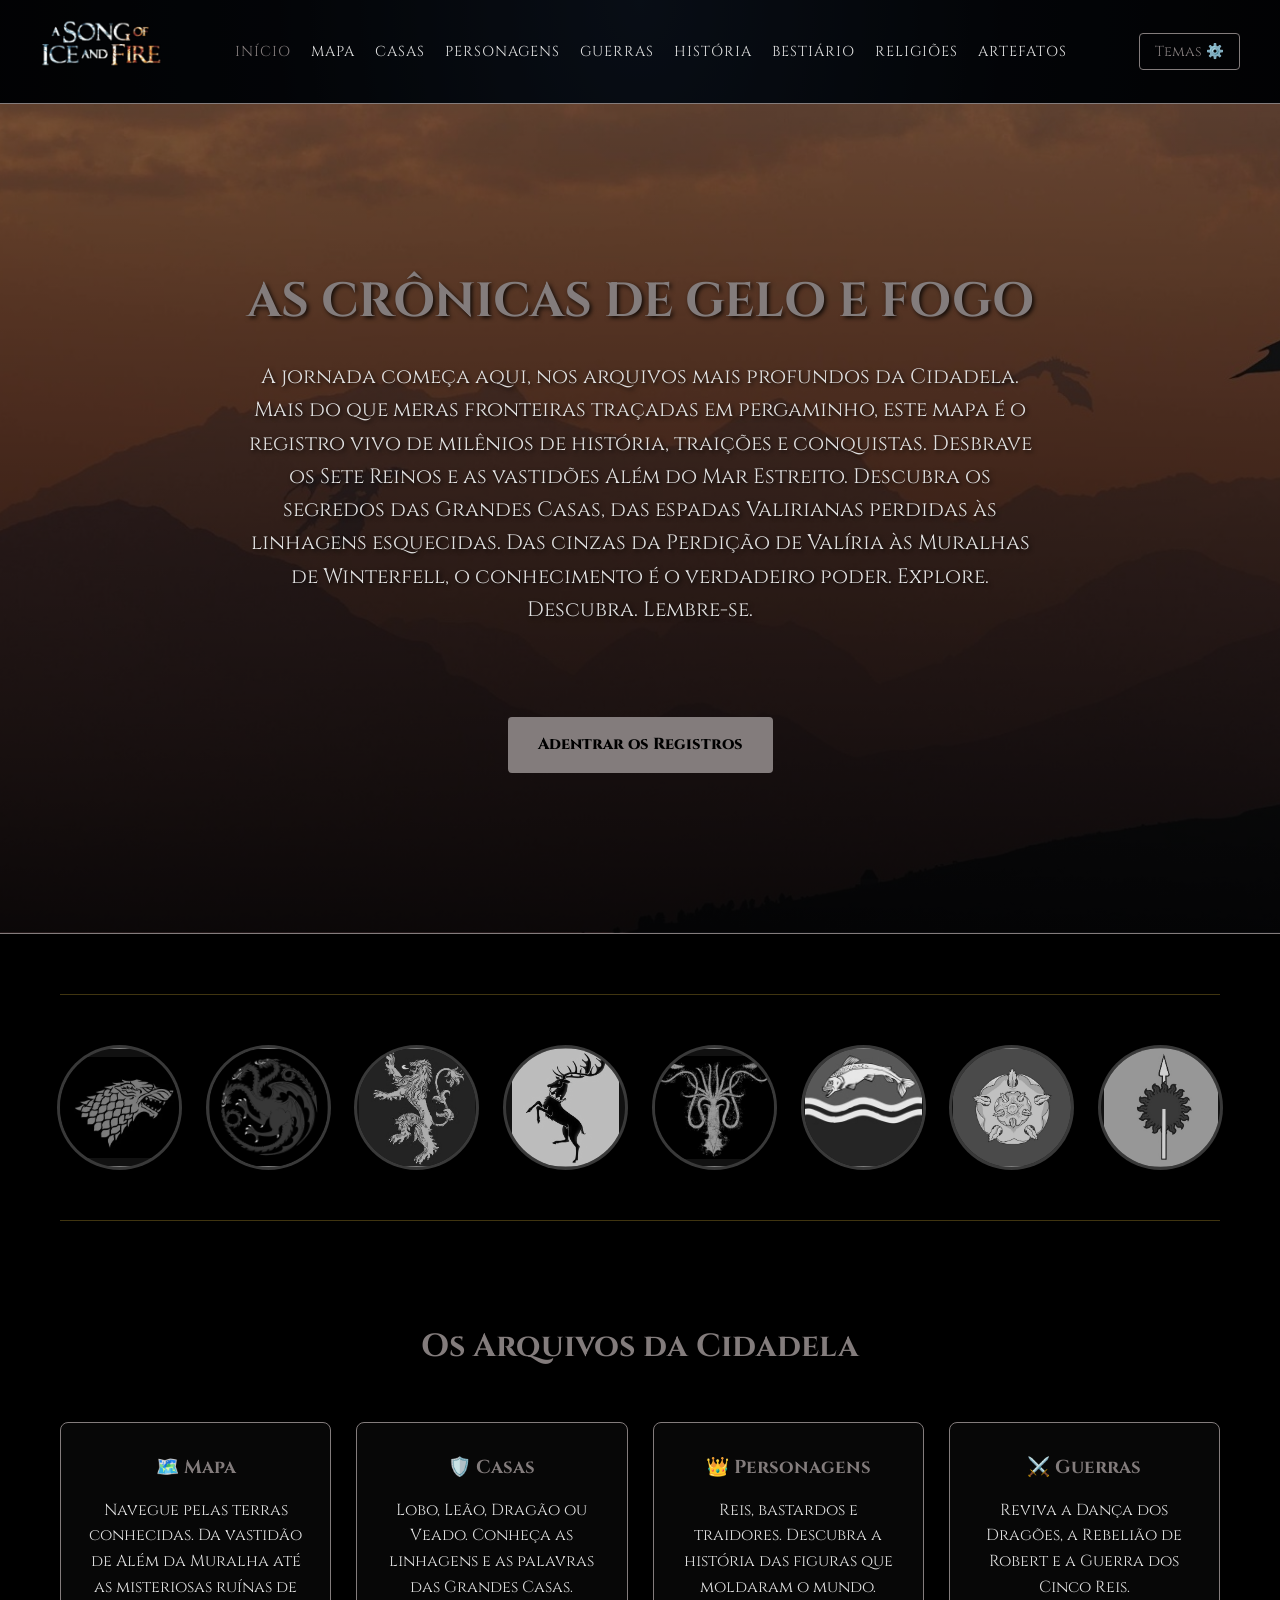
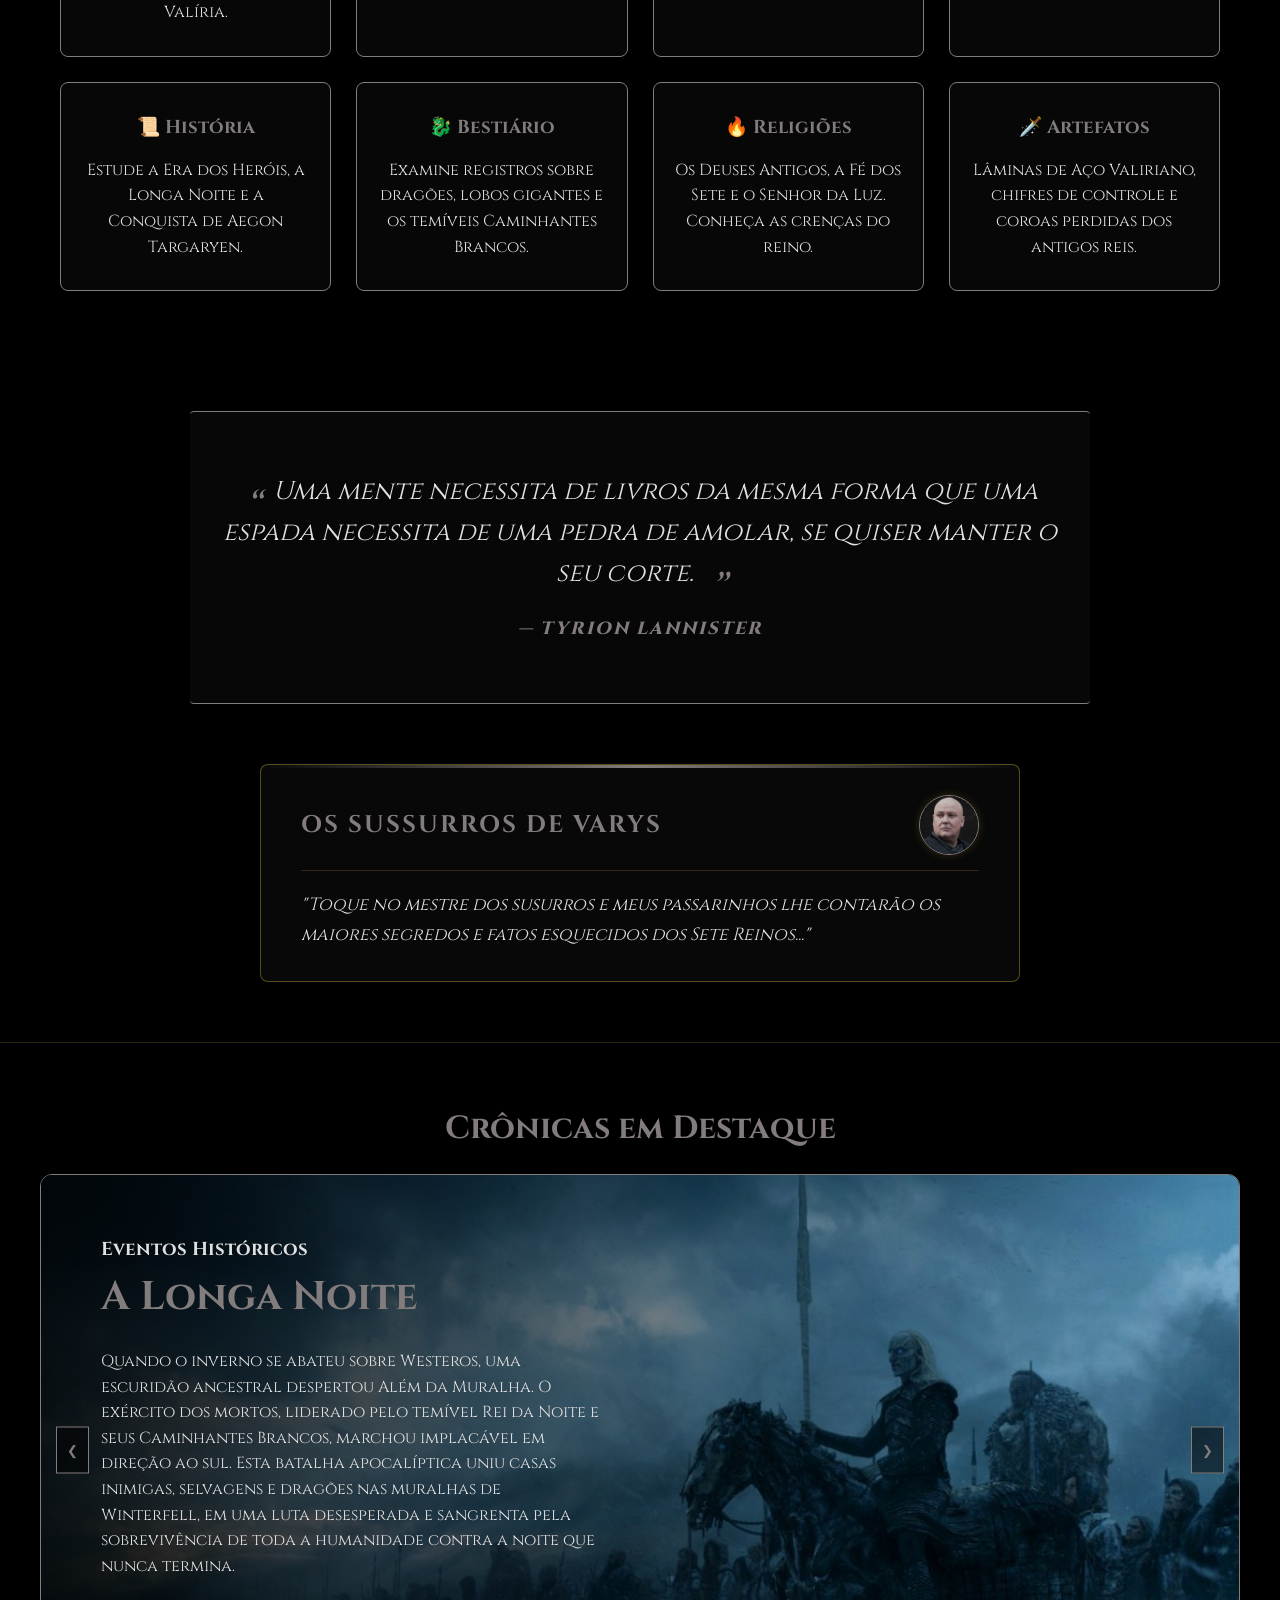
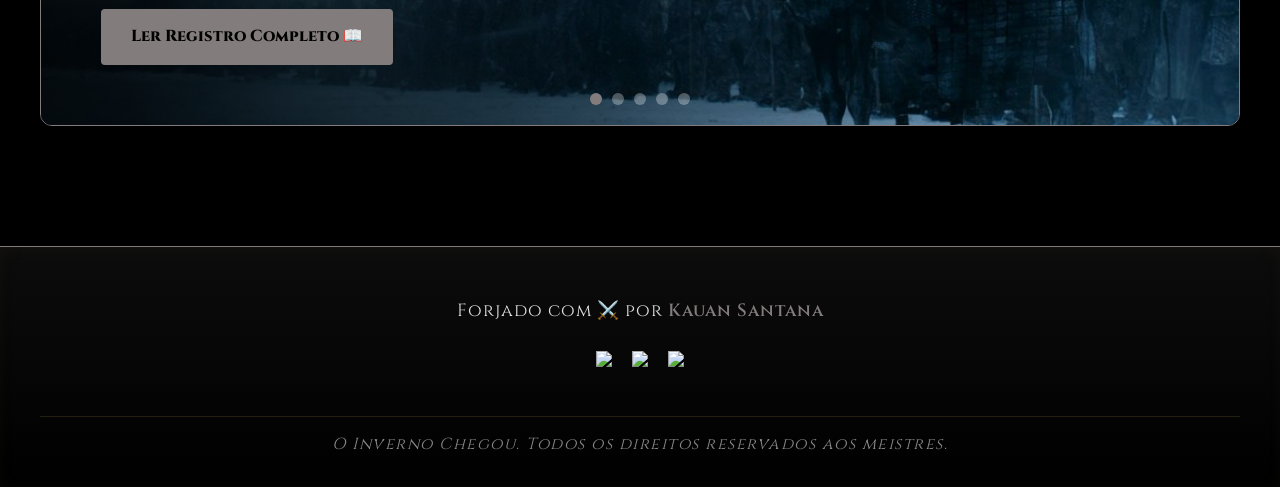
==== commit 9ff9234a: "commit personagens" ====
--- a/index.html
+++ b/index.html
@@ -52,7 +52,7 @@
             <div id="snow-container"></div>
 
             <div class="hero-content">
-                <h2>As Crônicas do Gelo e Fogo</h2>
+                <h2>As Crônicas de Gelo e Fogo</h2>
                 <p>A jornada começa aqui, nos arquivos mais profundos da Cidadela. Mais do que meras fronteiras traçadas em pergaminho, este mapa é o registro vivo de milênios de história, traições e conquistas. Desbrave os Sete Reinos e as vastidões Além do Mar Estreito. Descubra os segredos das Grandes Casas, das espadas Valirianas perdidas às linhagens esquecidas. Das cinzas da Perdição de Valíria às Muralhas de Winterfell, o conhecimento é o verdadeiro poder. Explore. Descubra. Lembre-se.</p> 
                 <a href="#conteudo-guia" class="btn-explorar">Adentrar os Registros</a>
             </div>
@@ -286,6 +286,6 @@
         </div>
     </footer>
 
-    <script src="script.js"></script>
+    <script src="js/script.js"></script>
 </body>
 </html>
--- a/style.css
+++ b/style.css
@@ -165,7 +165,7 @@
 }
 
 .hero-content p {
-    font-size: 1.1rem;
+    font-size: 1.3rem;
     line-height: 1.6;
     margin-bottom: 60px; 
 }
@@ -463,7 +463,7 @@
 /* =========================================
    TEMAS DAS CASAS (STARK, LANNISTER, ETC)
    ========================================= */
-body.tema-stark { --dark-bg: #111111; --gold: #ffffff; background-image: radial-gradient(ellipse at top center, #ece4e4 0%, #111111 40%, #000000 100%); }
+body.tema-stark { --dark-bg: #111111; --gold: #ffffff; background-image: radial-gradient(ellipse at top center, #ffffff4f 0%, #111111 40%, #000000 100%); }
 body.tema-targaryen { --dark-bg: #0a0000; --gold: #ff0000; background-image: radial-gradient(ellipse at top center, #3a0000 0%, #0a0000 40%, #000000 100%); }
 body.tema-lannister { --dark-bg: #2b0a0a; --gold: #ffd700; background-image: radial-gradient(ellipse at top center, #5c1616 0%, #2b0a0a 40%, #000000 100%); }
 body.tema-greyjoy { --dark-bg: #0f1115; --gold: #d4a373; background-image: radial-gradient(ellipse at top center, #232830 0%, #0f1115 50%, #000000 100%); }
@@ -882,4 +882,309 @@
 .painel-texto {
     color: #e0e0e0;
     line-height: 1.6;
+    
+}
+
+/* =========================================
+   PÁGINA DAS CASAS
+   ========================================= */
+.casas-section {
+    padding: 60px 20px 100px;
+    max-width: 1400px;
+    margin: 0 auto;
+}
+
+.casas-header {
+    text-align: center;
+    margin-bottom: 60px;
+}
+
+.casas-titulo {
+    color: var(--gold);
+    font-size: 2.8rem;
+    margin-bottom: 15px;
+    text-transform: uppercase;
+    letter-spacing: 2px;
+}
+
+.casas-subtitulo {
+    color: #888;
+    font-size: 1.1rem;
+    max-width: 700px;
+    margin: 0 auto;
+    font-style: italic;
+}
+
+/* O GRID RESPONSIVO */
+.casas-grid {
+    display: grid;
+    grid-template-columns: repeat(auto-fit, minmax(350px, 1fr));
+    gap: 40px;
+}
+
+/* O CARTÃO DA CASA */
+.casa-card {
+    background: linear-gradient(145deg, rgba(20, 20, 20, 0.9) 0%, rgba(5, 5, 5, 0.9) 100%);
+    border: 1px solid rgba(212, 175, 55, 0.2);
+    border-radius: 8px;
+    padding: 30px;
+    display: flex;
+    flex-direction: column;
+    align-items: center;
+    text-align: center;
+    position: relative;
+    overflow: hidden;
+    transition: transform 0.4s ease, box-shadow 0.4s ease, border-color 0.4s ease;
+    cursor: default; /* Sobrescrevendo o cursor pointer do sigil geral */
+}
+
+/* Efeito de hover no card */
+.casa-card:hover {
+    transform: translateY(-8px);
+    border-color: var(--cor-casa); /* Usa as cores que você já definiu no CSS global! */
+    box-shadow: 0 10px 30px rgba(0, 0, 0, 0.8), 0 0 15px var(--cor-casa);
+}
+
+/* Imagem do Brasão no topo do card */
+.casa-card-img-box {
+    width: 140px;
+    height: 140px;
+    margin-bottom: 20px;
+    display: flex;
+    justify-content: center;
+    align-items: center;
+    transition: transform 0.4s ease;
+}
+
+.casa-card-img-box img {
+    max-width: 100%;
+    max-height: 100%;
+    object-fit: contain;
+    filter: drop-shadow(0 0 10px rgba(0,0,0,0.8)) grayscale(50%);
+    transition: filter 0.4s ease, transform 0.4s ease;
+}
+
+.casa-card:hover .casa-card-img-box img {
+    filter: drop-shadow(0 0 15px var(--cor-casa)) grayscale(0%);
+    transform: scale(1.1);
+}
+
+/* Informações da Casa */
+.casa-card-nome {
+    font-size: 1.8rem;
+    color: var(--gold);
+    margin-bottom: 5px;
+    transition: color 0.4s ease;
+}
+
+.casa-card:hover .casa-card-nome {
+    color: var(--cor-casa);
+}
+
+.casa-card-lema {
+    font-size: 1.1rem;
+    font-style: italic;
+    color: #e0e0e0;
+    margin-bottom: 20px;
+    font-weight: 600;
+}
+
+.casa-card-lema::before, .casa-card-lema::after {
+    content: '"';
+    color: var(--gold);
+}
+
+.casa-card-detalhes {
+    display: flex;
+    flex-direction: column;
+    gap: 8px;
+    width: 100%;
+    padding: 15px 0;
+    border-top: 1px solid rgba(255, 255, 255, 0.1);
+    border-bottom: 1px solid rgba(255, 255, 255, 0.1);
+    margin-bottom: 20px;
+    font-size: 0.95rem;
+    color: #aaa;
+}
+
+.casa-card-detalhes strong {
+    color: var(--gold);
+}
+
+.casa-card-historia {
+    color: #ccc;
+    font-size: 0.95rem;
+    line-height: 1.6;
+    text-align: justify;
+}
+
+/* =========================================
+   FILTROS DE REGIÃO (MODO ESTRATEGISTA)
+   ========================================= */
+.filtros-casas {
+    display: flex;
+    flex-wrap: wrap;
+    justify-content: center;
+    gap: 12px;
+    margin-top: 40px;
+    max-width: 1000px;
+    margin-left: auto;
+    margin-right: auto;
+}
+
+.btn-filtro {
+    background: rgba(10, 10, 10, 0.6);
+    color: #aaa;
+    border: 1px solid rgba(212, 175, 55, 0.3);
+    padding: 8px 18px;
+    font-family: 'Cinzel', serif;
+    font-size: 0.85rem;
+    cursor: pointer;
+    border-radius: 4px;
+    transition: all 0.3s ease;
+    text-transform: uppercase;
+    letter-spacing: 1px;
+}
+
+.btn-filtro:hover {
+    border-color: var(--gold);
+    color: var(--gold);
+    background: rgba(212, 175, 55, 0.1);
+}
+
+.btn-filtro.ativo {
+    background: var(--gold);
+    color: #000;
+    border-color: var(--gold);
+    font-weight: bold;
+}
+
+/* =========================================
+   PÁGINA DE PERSONAGENS E PESQUISA
+   ========================================= */
+.personagens-section {
+    padding: 20px 20px 100px;
+    max-width: 1400px;
+    margin: 0 auto;
+}
+
+/* BARRA DE PESQUISA */
+.pesquisa-container {
+    text-align: center;
+    margin: 30px auto 60px auto;
+}
+
+.pesquisa-input {
+    width: 100%;
+    max-width: 600px;
+    padding: 16px 25px;
+    background: rgba(10, 10, 10, 0.8);
+    border: 1px solid rgba(212, 175, 55, 0.4);
+    border-radius: 40px;
+    color: var(--gold);
+    font-family: 'Cinzel', serif;
+    font-size: 1.1rem;
+    outline: none;
+    transition: all 0.4s ease;
+    box-shadow: inset 0 2px 10px rgba(0,0,0,0.8);
+}
+
+.pesquisa-input::placeholder {
+    color: #666;
+}
+
+.pesquisa-input:focus {
+    border-color: var(--gold);
+    box-shadow: 0 0 20px rgba(212, 175, 55, 0.3), inset 0 2px 10px rgba(0,0,0,0.8);
+    background: rgba(20, 20, 20, 0.95);
+}
+
+/* GRID DOS PERSONAGENS */
+.personagens-grid {
+    display: grid;
+    /* Cartões menores para caber mais gente na tela (são 53 no total!) */
+    grid-template-columns: repeat(auto-fill, minmax(240px, 1fr));
+    gap: 30px;
+}
+
+/* CARTÃO DO PERSONAGEM (Estilo Retrato) */
+.personagem-card {
+    background: linear-gradient(to bottom, #141414, #050505);
+    border: 1px solid rgba(212, 175, 55, 0.2);
+    border-radius: 6px;
+    overflow: hidden;
+    transition: transform 0.4s ease, box-shadow 0.4s ease, border-color 0.4s ease;
+    text-align: center;
+}
+
+.personagem-card:hover {
+    transform: translateY(-8px);
+    box-shadow: 0 12px 25px rgba(0,0,0,0.9), 0 0 15px rgba(212, 175, 55, 0.3);
+    border-color: var(--gold);
+}
+
+.personagem-img-wrapper {
+    width: 100%;
+    height: 300px; /* Alto para focar no rosto/corpo */
+    overflow: hidden;
+    border-bottom: 2px solid rgba(212, 175, 55, 0.3);
+    position: relative;
+}
+
+.personagem-img-wrapper img {
+    width: 100%;
+    height: 100%;
+    object-fit: cover;
+    object-position: top; /* Foca no rosto do personagem caso a imagem seja longa */
+    transition: transform 0.6s ease, filter 0.6s ease;
+    filter: contrast(1.1) brightness(0.9);
+}
+
+.personagem-card:hover .personagem-img-wrapper img {
+    transform: scale(1.08);
+    filter: contrast(1.2) brightness(1.1);
+}
+
+/* Película escura na base da imagem para o texto não sumir */
+.personagem-img-wrapper::after {
+    content: '';
+    position: absolute;
+    bottom: 0;
+    left: 0;
+    width: 100%;
+    height: 30%;
+    background: linear-gradient(to top, rgba(0,0,0,0.9), transparent);
+}
+
+.personagem-info {
+    padding: 20px 15px 25px;
+}
+
+.personagem-nome {
+    color: var(--gold);
+    font-size: 1.3rem;
+    margin-bottom: 8px;
+    letter-spacing: 1px;
+}
+
+.personagem-titulo {
+    color: #aaa;
+    font-size: 0.85rem;
+    font-style: italic;
+    margin-bottom: 18px;
+    line-height: 1.4;
+    min-height: 40px; /* Ajuda a manter os cards do mesmo tamanho se o título quebrar linha */
+}
+
+.personagem-casa {
+    display: inline-block;
+    background: rgba(212, 175, 55, 0.08);
+    color: var(--text-light);
+    padding: 6px 14px;
+    border-radius: 20px;
+    font-size: 0.8rem;
+    border: 1px solid rgba(212, 175, 55, 0.4);
+    text-transform: uppercase;
+    letter-spacing: 1.5px;
+    font-weight: 600;
 }
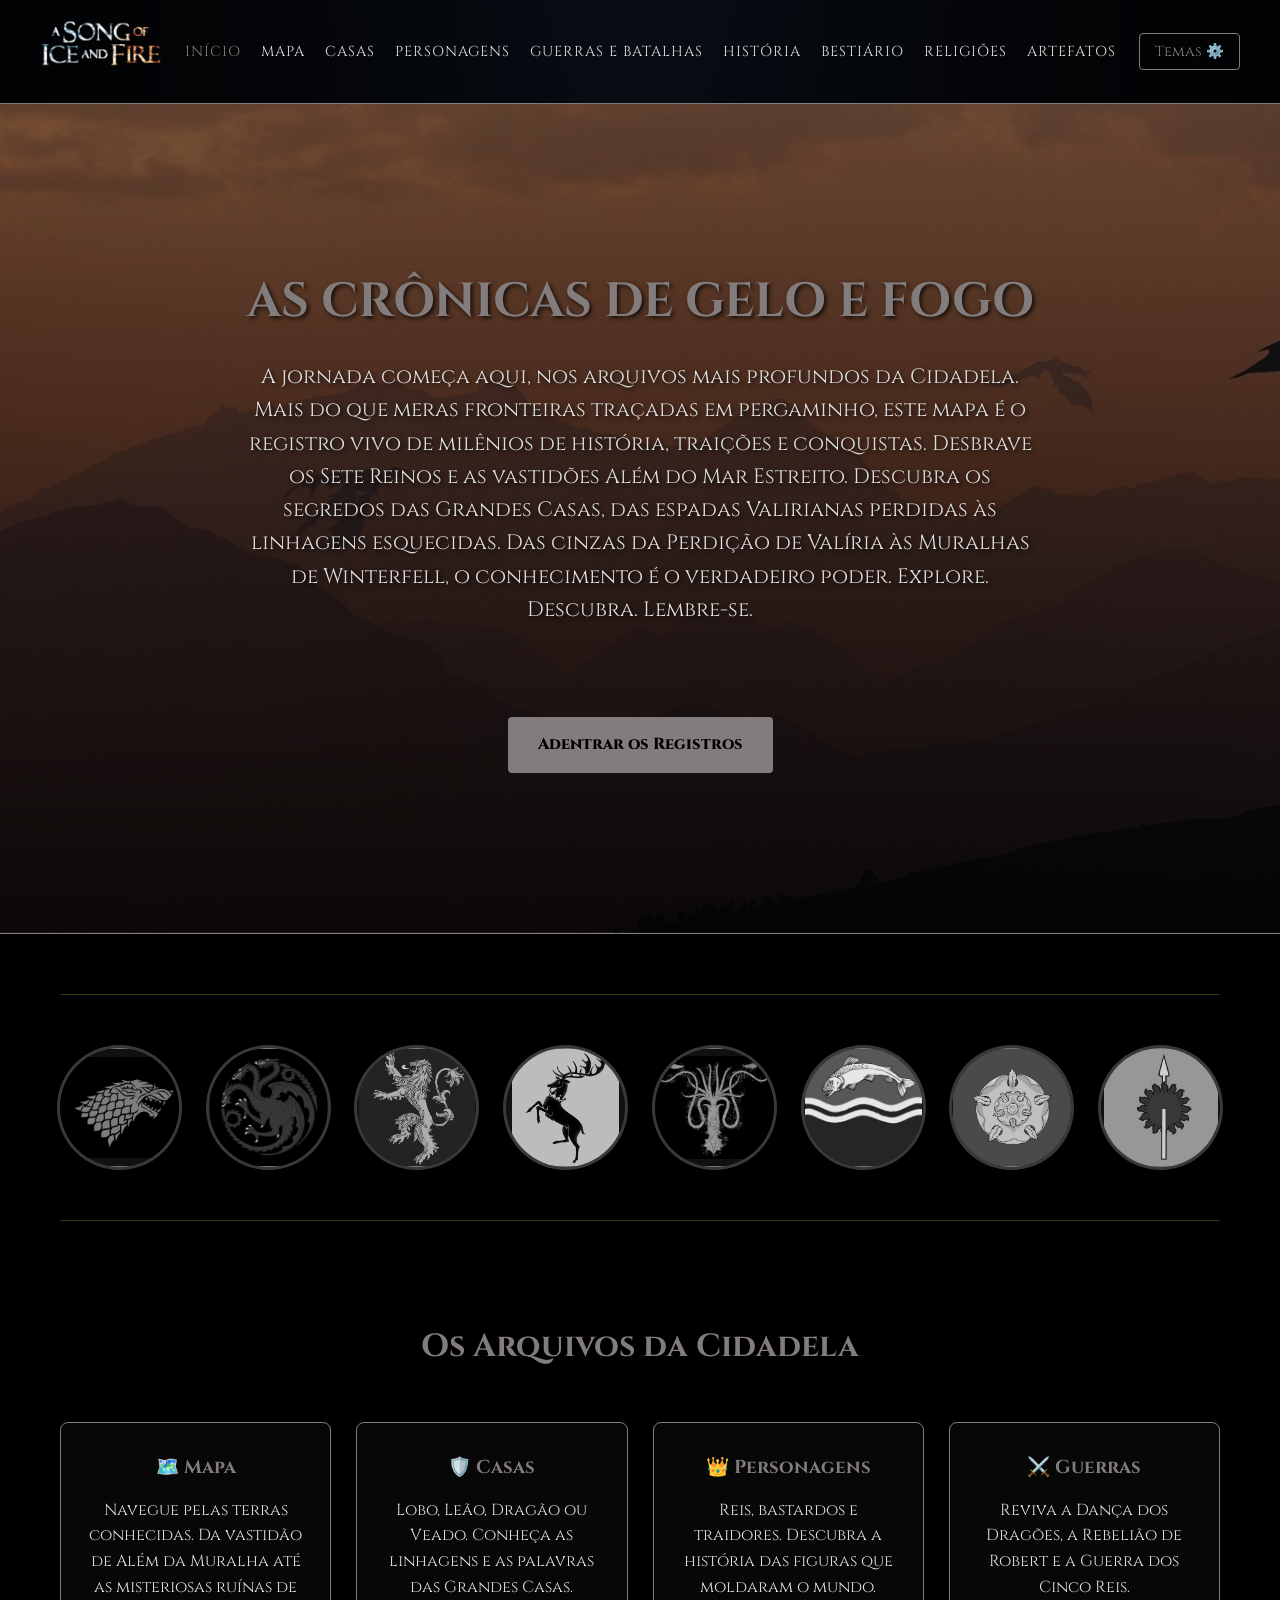
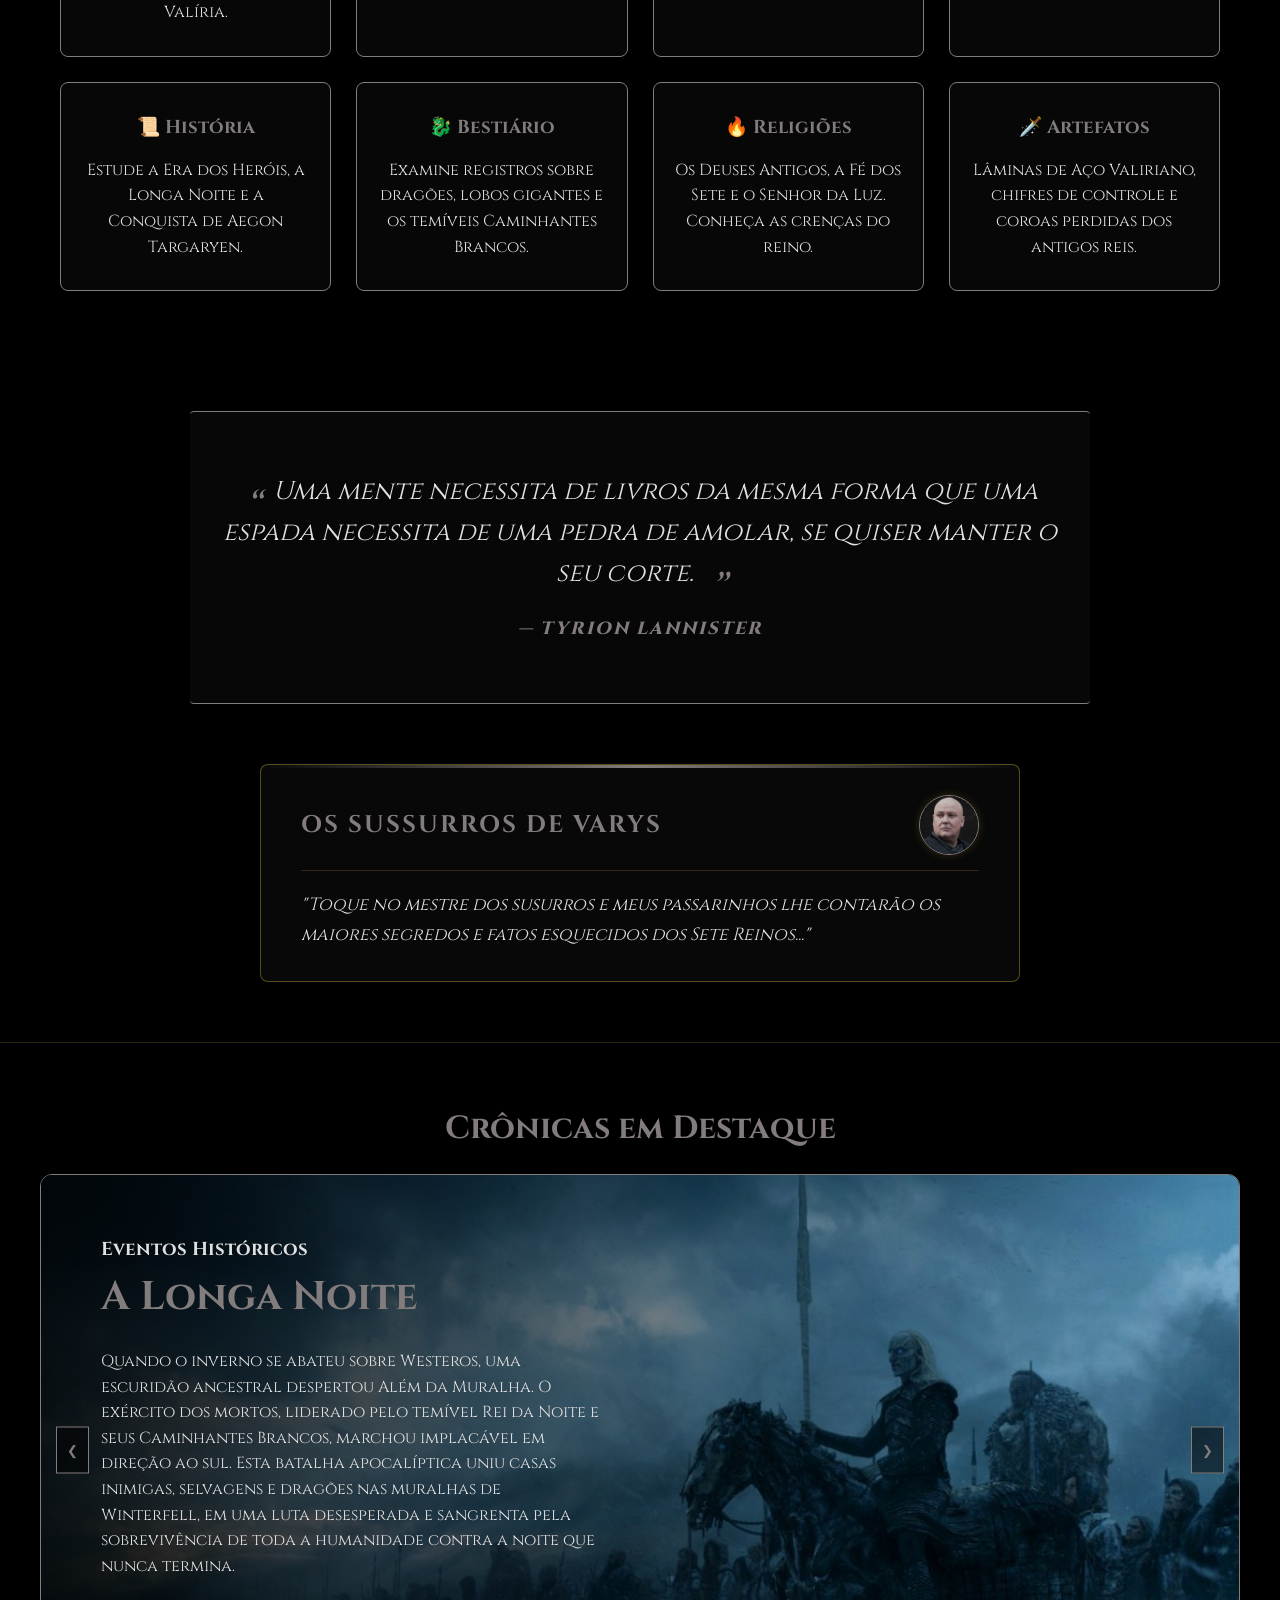
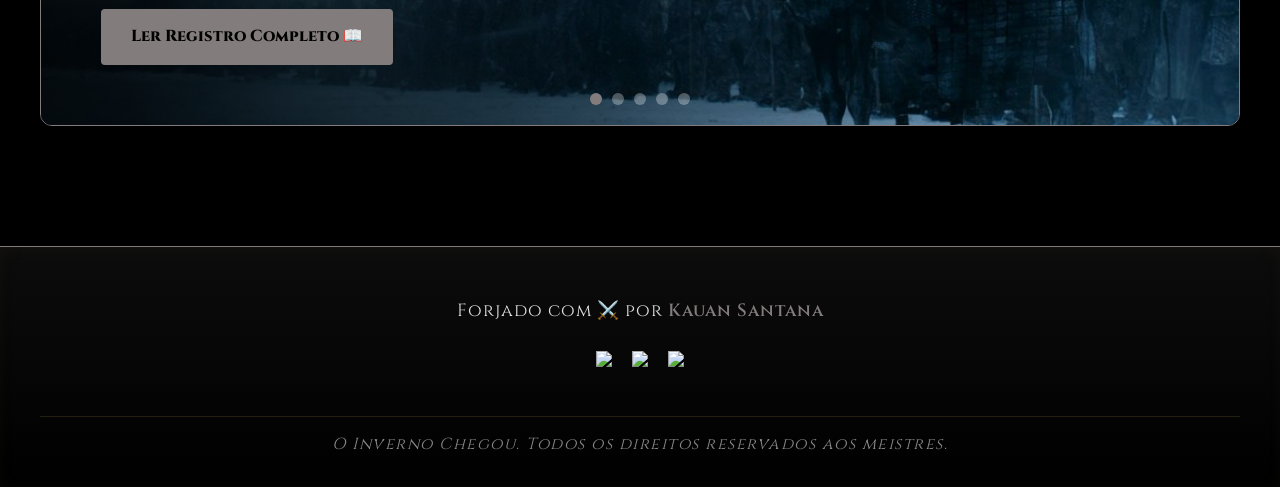
==== commit a8c35139: "commmit guerras" ====
--- a/index.html
+++ b/index.html
@@ -23,7 +23,7 @@
                 <li><a href="mapa.html">Mapa</a></li>
                 <li><a href="casas.html">Casas</a></li>
                 <li><a href="personagens.html">Personagens</a></li>
-                <li><a href="guerras.html">Guerras</a></li>
+                <li><a href="guerras.html">Guerras e Batalhas</a></li>
                 <li><a href="historia.html">História</a></li>
                 <li><a href="bestiario.html">Bestiário</a></li>
                 <li><a href="religioes.html">Religiões</a></li>
@@ -221,7 +221,7 @@
                     <div class="carrossel-slide">
                         <img src="img/bastardos.jpg" alt="Batalha dos Bastardos" class="carrossel-fundo-img focal-bastardos">
                         <div class="carrossel-conteudo-box">
-                            <h3 class="destaque-label">Batalhas Históricas</h3>
+                            <h3 class="destaque-label">Eventos Históricos</h3>
                             <h2 class="destaque-titulo">Batalha dos Bastardos</h2>
                             <p class="destaque-paragrafo">Os campos gélidos e encharcados de sangue do Norte testemunharam o embate mais brutal e pessoal de sua era. Jon Snow, liderando um exército fragmentado de selvagens e casas leais menores, enfrentou as forças esmagadoras e a crueldade sádica de Ramsay Bolton. Uma carnificina claustrofóbica e desesperada pela honra da Casa Stark, a vingança de Rickon e a retomada definitiva de Winterfell, marcando o retorno dos lobos ao seu lar de direito.</p>
                             <a href="guerras.html" class="btn-explorar">Ler Registro Completo 📖</a>
@@ -241,7 +241,7 @@
                     <div class="carrossel-slide">
                         <img src="img/rebeliao_robert.jpg" alt="Batalha do Tridente" class="carrossel-fundo-img">
                         <div class="carrossel-conteudo-box">
-                            <h3 class="destaque-label">Batalhas Históricas</h3>
+                            <h3 class="destaque-label">Eventos Históricos</h3>
                             <h2 class="destaque-titulo">A Batalha do Tridente</h2>
                             <p class="destaque-paragrafo">Nas águas rasas e agitadas do Ramo Verde, o destino dos Sete Reinos foi forjado a golpes de martelo de guerra. O furioso lorde rebelde Robert Baratheon e o Príncipe Herdeiro Rhaegar Targaryen travaram um duelo singular lendário que fez o mundo prender a respiração. A queda do Dragão de Prata e os rubis espalhados pela correnteza selaram o fim de quase três séculos de supremacia e loucura da Casa Targaryen, coroando o Veado.</p>
                             <a href="guerras.html" class="btn-explorar">Ler Registro Completo 📖</a>
--- a/style.css
+++ b/style.css
@@ -1187,4 +1187,213 @@
     text-transform: uppercase;
     letter-spacing: 1.5px;
     font-weight: 600;
+}
+
+.personagem-descricao {
+    margin-top: 15px;
+    font-size: 0.99rem; /* Aumentamos o tamanho da letra */
+    color: #d1d1d1;
+    border-top: 1px dashed rgba(212, 175, 55, 0.3);
+    padding-top: 15px;
+    line-height: 1.6;
+    font-family: 'Segoe UI', Tahoma, Geneva, Verdana, sans-serif; /* Fonte muito mais legível para textos longos */
+    text-transform: none; /* Garante que não fique tudo em maiúsculo */
+    text-align: left; 
+}
+
+/* =========================================
+   PÁGINA DE GUERRAS (ESTANDARTES)
+   ========================================= */
+.guerras-section {
+    padding: 20px 20px 100px;
+    max-width: 1200px;
+    margin: 0 auto;
+}
+
+.guerras-container {
+    display: flex;
+    flex-direction: column;
+    gap: 60px; /* Grande espaço entre um conflito e outro */
+}
+
+.guerra-card {
+    display: flex;
+    background: linear-gradient(145deg, rgba(15, 15, 15, 0.95) 0%, rgba(5, 5, 5, 0.95) 100%);
+    border: 1px solid rgba(212, 175, 55, 0.3);
+    border-radius: 8px;
+    overflow: hidden;
+    min-height: 350px;
+    box-shadow: 0 15px 35px rgba(0,0,0,0.8);
+    transition: transform 0.4s ease, border-color 0.4s ease, box-shadow 0.4s ease;
+}
+
+.guerra-card:hover {
+    transform: translateY(-5px);
+    border-color: var(--gold);
+    box-shadow: 0 20px 40px rgba(0,0,0,0.9), 0 0 20px rgba(212, 175, 55, 0.15);
+}
+
+/* Inverte a ordem no zigue-zague via flex-direction */
+.guerra-card.guerra-inversa {
+    flex-direction: row-reverse;
+}
+
+/* A imagem domina 45% do card */
+.guerra-img-box {
+    width: 45%;
+    position: relative;
+    overflow: hidden;
+}
+
+.guerra-img-box img {
+    width: 100%;
+    height: 100%;
+    object-fit: cover;
+    filter: brightness(0.8) contrast(1.1);
+    transition: filter 0.5s ease, transform 0.5s ease;
+}
+
+.guerra-card:hover .guerra-img-box img {
+    filter: brightness(1) contrast(1.2);
+    transform: scale(1.05); /* Leve zoom épico ao passar o mouse */
+}
+
+/* Informações ocupam os 55% restantes */
+.guerra-info {
+    width: 55%;
+    padding: 40px;
+    display: flex;
+    flex-direction: column;
+    justify-content: center;
+}
+
+.guerra-ano {
+    display: inline-block;
+    color: #e0e0e0;
+    font-size: 0.9rem;
+    font-family: 'Segoe UI', Tahoma, Geneva, Verdana, sans-serif;
+    letter-spacing: 2px;
+    margin-bottom: 10px;
+    background: rgba(212, 175, 55, 0.1);
+    padding: 4px 12px;
+    border-radius: 20px;
+    border: 1px solid rgba(212, 175, 55, 0.4);
+    align-self: flex-start;
+}
+
+.guerra-nome {
+    color: var(--gold);
+    font-size: 2.2rem;
+    margin-bottom: 15px;
+    line-height: 1.2;
+}
+
+.guerra-detalhes {
+    font-family: 'Segoe UI', Tahoma, Geneva, Verdana, sans-serif;
+    font-size: 0.95rem;
+    color: #aaa;
+    margin-bottom: 20px;
+    line-height: 1.6;
+}
+
+.guerra-detalhes strong {
+    color: #fff;
+}
+
+.divisor-guerra {
+    width: 100%;
+    height: 1px;
+    background: linear-gradient(90deg, var(--gold), transparent);
+    margin: 15px 0 20px 0;
+}
+
+.guerra-card.guerra-inversa .divisor-guerra {
+    background: linear-gradient(270deg, var(--gold), transparent); /* Inverte o brilho do traço */
+}
+
+.guerra-descricao {
+    font-family: 'Segoe UI', Tahoma, Geneva, Verdana, sans-serif;
+    font-size: 1.05rem;
+    color: #d1d1d1;
+    line-height: 1.7;
+    text-transform: none;
+}
+
+/* Responsividade Mágica para Celulares: no celular ele fica em coluna como um card normal */
+@media (max-width: 900px) {
+    .guerra-card, .guerra-card.guerra-inversa {
+        flex-direction: column;
+    }
+    .guerra-img-box, .guerra-info {
+        width: 100%;
+    }
+    .guerra-img-box {
+        height: 250px;
+    }
+    .guerra-info {
+        padding: 25px;
+    }
+    .divisor-guerra {
+        background: linear-gradient(90deg, transparent, var(--gold), transparent) !important;
+    }
+    .guerra-ano {
+        align-self: center;
+    }
+    .guerra-nome {
+        text-align: center;
+    }
+}
+
+/* =========================================
+   INTRODUÇÃO DA PÁGINA DE GUERRAS (PRÓLOGO)
+   ========================================= */
+.intro-guerras {
+    max-width: 900px;
+    margin: 0 auto 60px auto;
+    padding: 35px 50px;
+    background: linear-gradient(to bottom, rgba(15, 15, 15, 0.9), rgba(5, 5, 5, 0.6));
+    border-top: 1px solid rgba(212, 175, 55, 0.5);
+    border-bottom: 1px solid rgba(212, 175, 55, 0.1);
+    border-radius: 6px;
+    text-align: justify;
+    box-shadow: inset 0 15px 30px rgba(0, 0, 0, 0.7), 0 10px 30px rgba(0, 0, 0, 0.5);
+}
+
+.intro-guerras p {
+    font-family: 'Segoe UI', Tahoma, Geneva, Verdana, sans-serif;
+    font-size: 1.15rem;
+    color: #c4c4c4;
+    line-height: 1.8;
+    margin-bottom: 15px;
+    font-style: italic;
+    text-transform: none;
+    letter-spacing: 0.5px;
+}
+
+.intro-guerras p:last-child {
+    margin-bottom: 0;
+}
+
+/* A Letra Gigante no início do texto (Drop Cap) */
+.letra-capitular {
+    float: left;
+    font-family: 'Cinzel', serif;
+    font-size: 4.5rem;
+    color: var(--gold);
+    line-height: 0.7;
+    padding-right: 12px;
+    padding-top: 8px;
+    text-shadow: 0 0 20px rgba(212, 175, 55, 0.4);
+    font-style: normal;
+}
+
+/* Ajuste para celulares */
+@media (max-width: 768px) {
+    .intro-guerras {
+        padding: 25px 20px;
+        text-align: left;
+    }
+    .letra-capitular {
+        font-size: 3.5rem;
+    }
 }
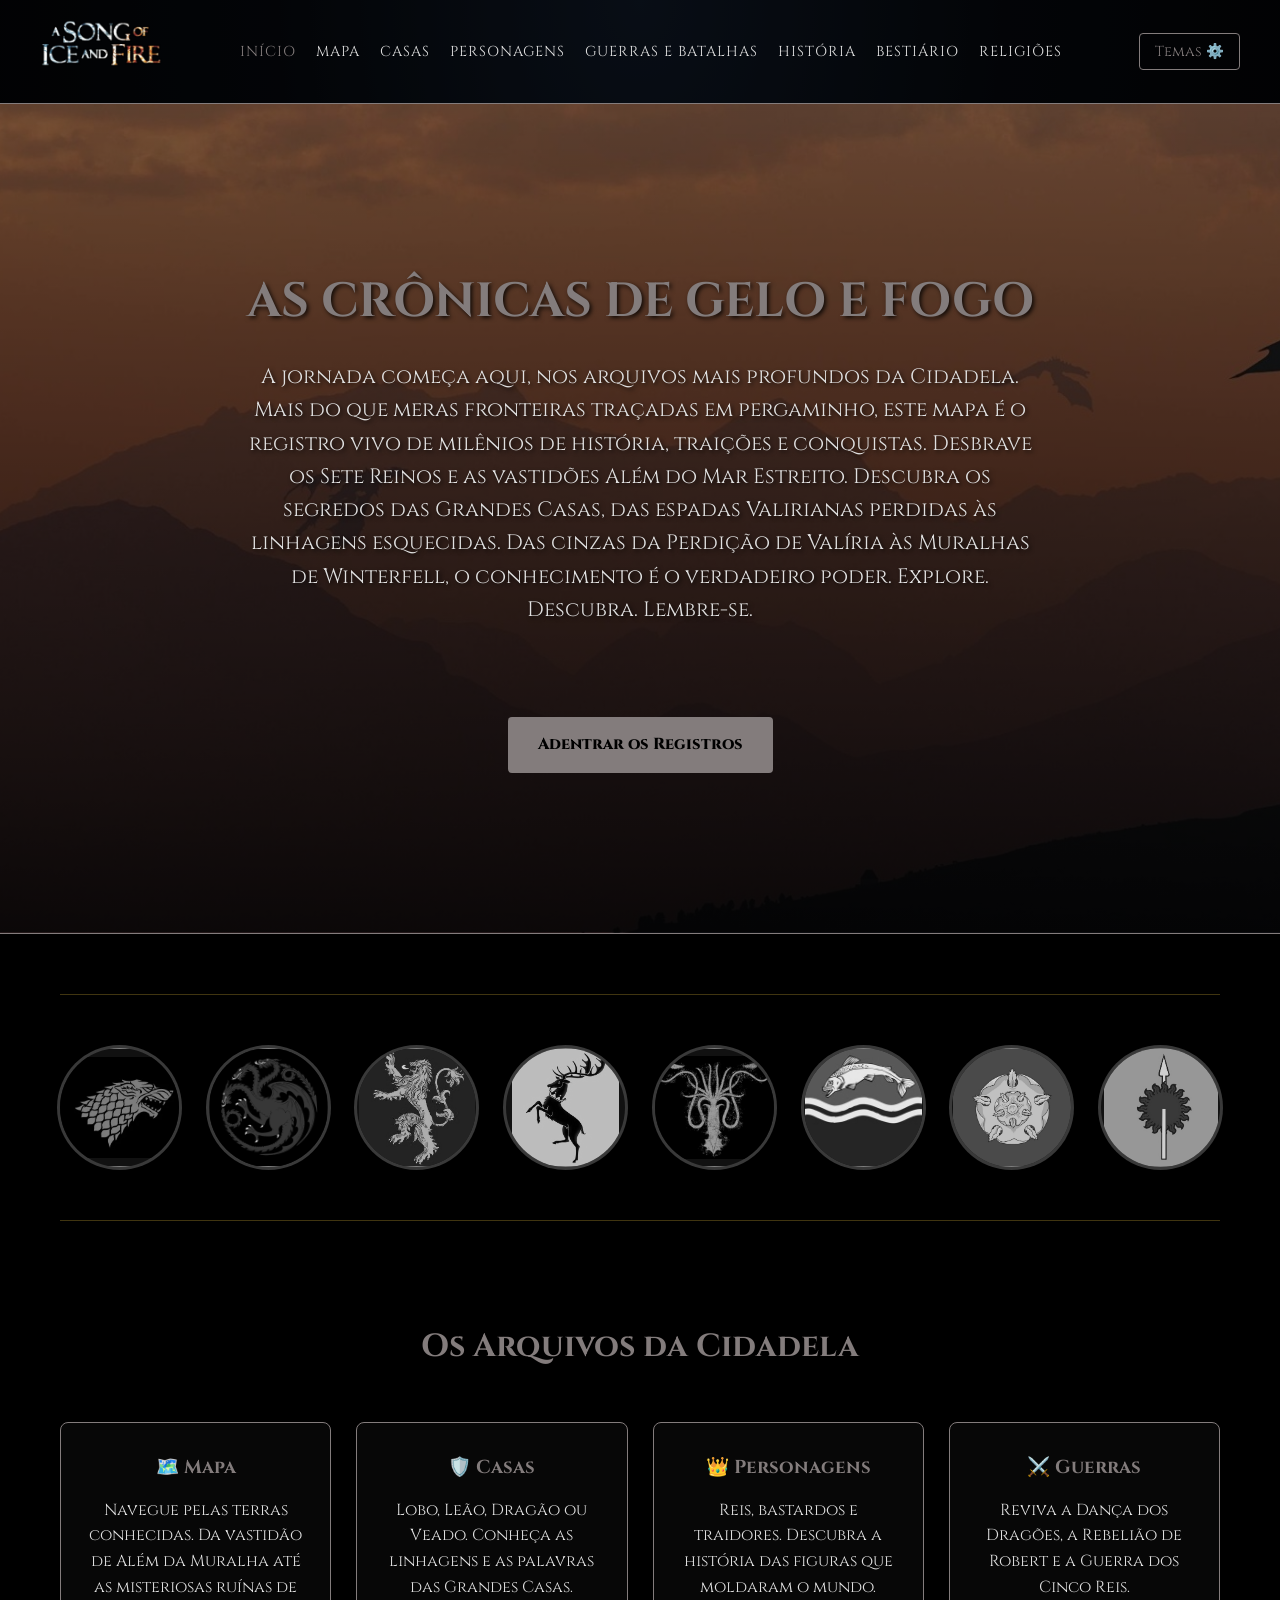
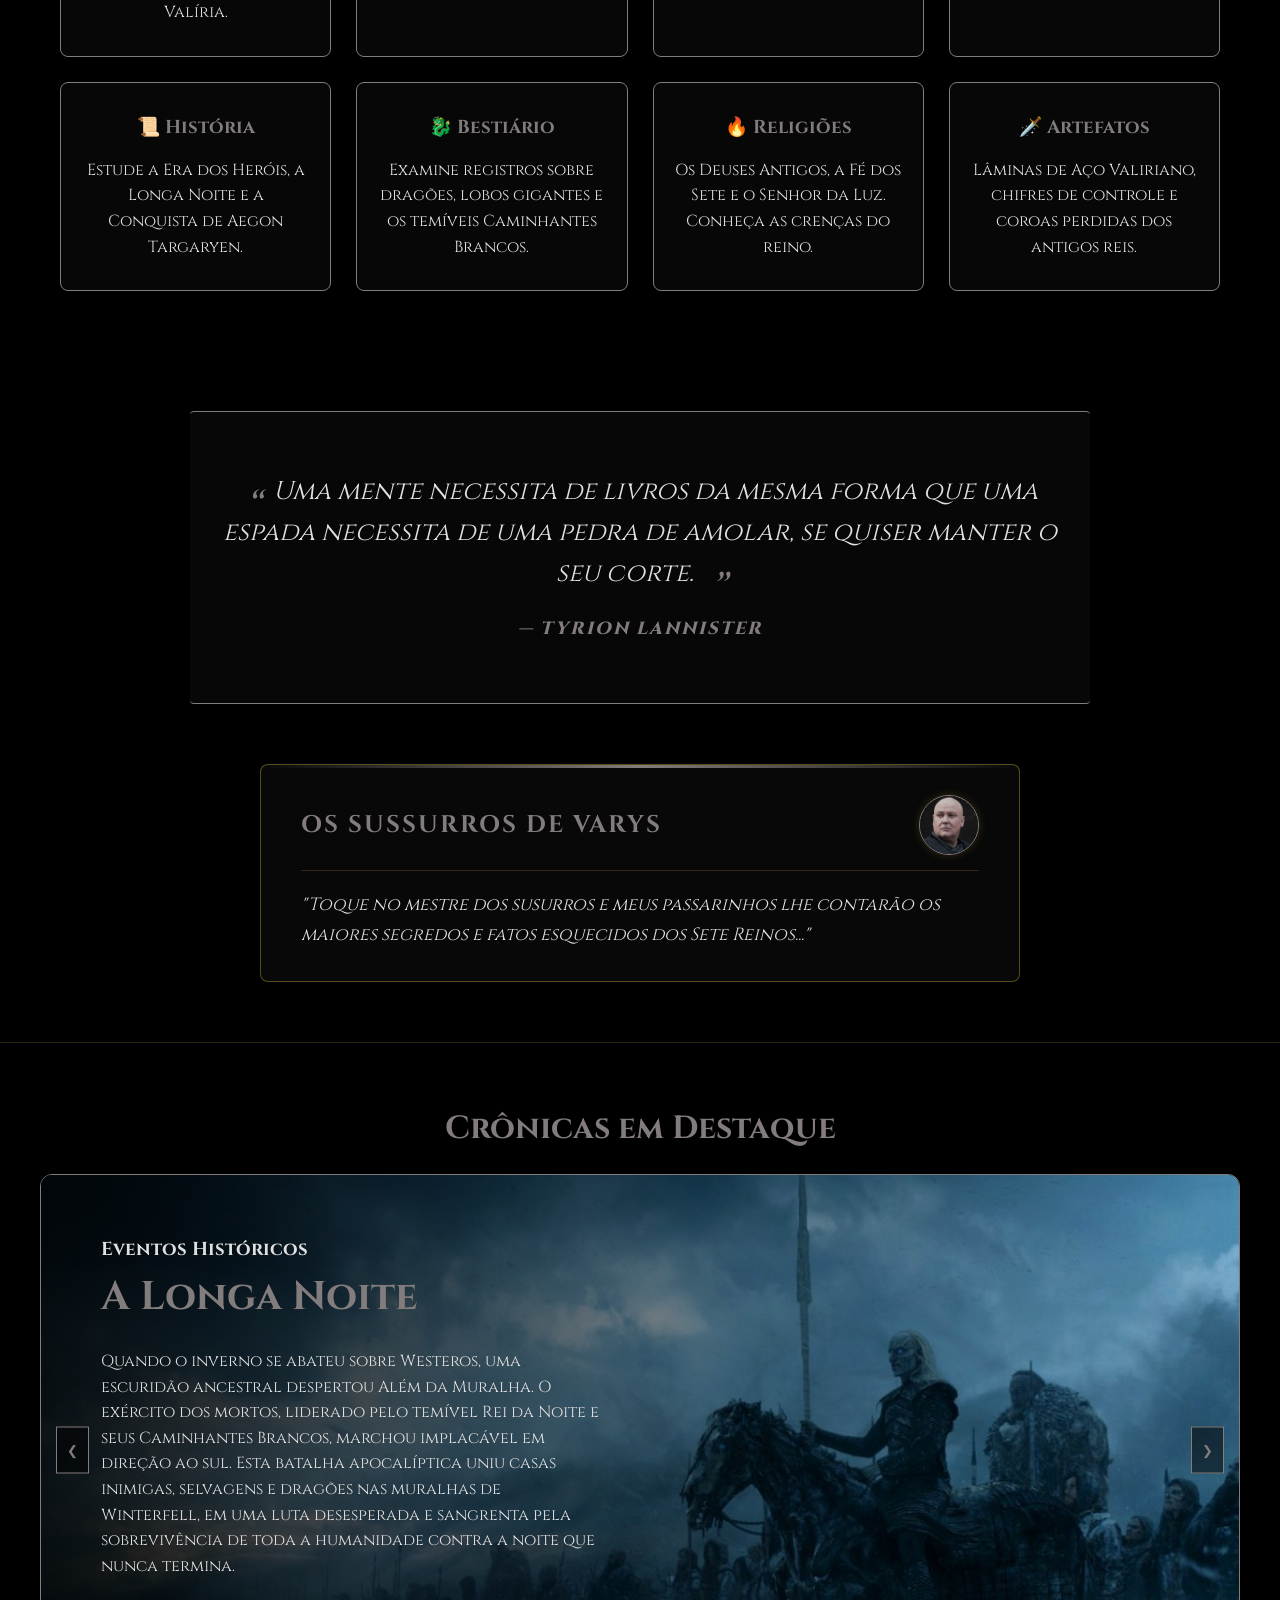
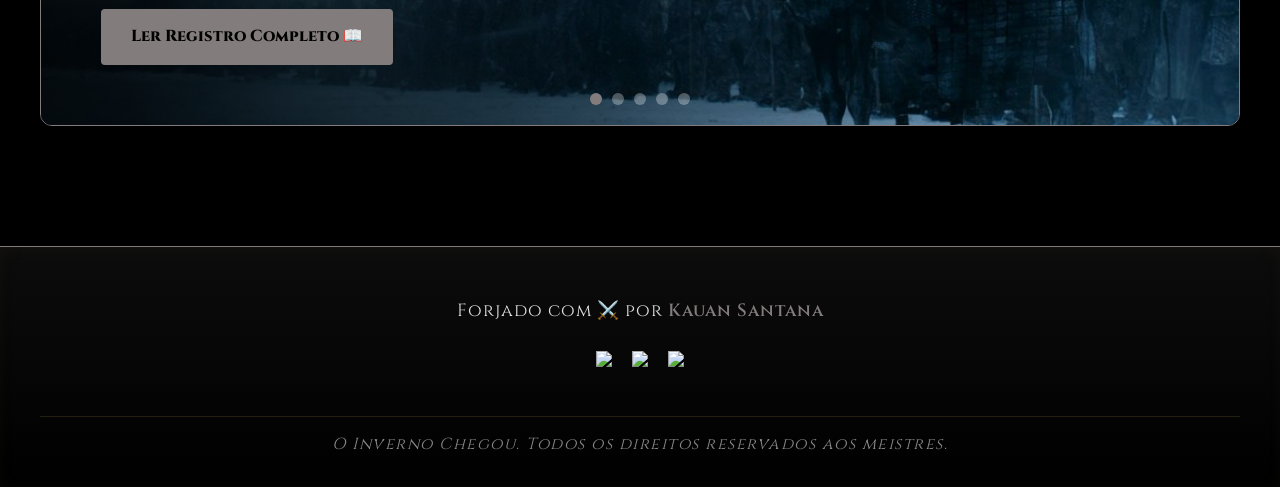
==== commit 040ba598: "commit" ====
--- a/index.html
+++ b/index.html
@@ -27,7 +27,6 @@
                 <li><a href="historia.html">História</a></li>
                 <li><a href="bestiario.html">Bestiário</a></li>
                 <li><a href="religioes.html">Religiões</a></li>
-                <li><a href="artefatos.html">Artefatos</a></li>
             </ul>
         </nav>
         
@@ -214,7 +213,7 @@
                             <h3 class="destaque-label">Eventos Históricos</h3>
                             <h2 class="destaque-titulo">A Longa Noite</h2>
                             <p class="destaque-paragrafo">Quando o inverno se abateu sobre Westeros, uma escuridão ancestral despertou Além da Muralha. O exército dos mortos, liderado pelo temível Rei da Noite e seus Caminhantes Brancos, marchou implacável em direção ao sul. Esta batalha apocalíptica uniu casas inimigas, selvagens e dragões nas muralhas de Winterfell, em uma luta desesperada e sangrenta pela sobrevivência de toda a humanidade contra a noite que nunca termina.</p>
-                            <a href="historia.html" class="btn-explorar">Ler Registro Completo 📖</a>
+                            <a href="guerras.html" class="btn-explorar">Ler Registro Completo 📖</a>
                         </div>
                     </div>
 
@@ -254,7 +253,7 @@
                             <h3 class="destaque-label">Eventos Históricos</h3>
                             <h2 class="destaque-titulo">A Conquista de Aegon</h2>
                             <p class="destaque-paragrafo">Por milênios, Westeros foi um continente fragmentado por reis orgulhosos que viviam em guerra constante. Tudo mudou quando Aegon Targaryen e suas irmãs-esposas, Visenya e Rhaenys, desembarcaram com o poder supremo e incontestável de três dragões colossais: Balerion, Vhagar e Meraxes. Exércitos queimaram em seus castelos, lordes dobraram os joelhos e as espadas dos derrotados foram derretidas para forjar o assento mais cobiçado e perigoso do mundo: o Trono de Ferro.</p>
-                            <a href="historia.html" class="btn-explorar">Ler Registro Completo 📖</a>
+                            <a href="guerras.html" class="btn-explorar">Ler Registro Completo 📖</a>
                         </div>
                     </div>
 
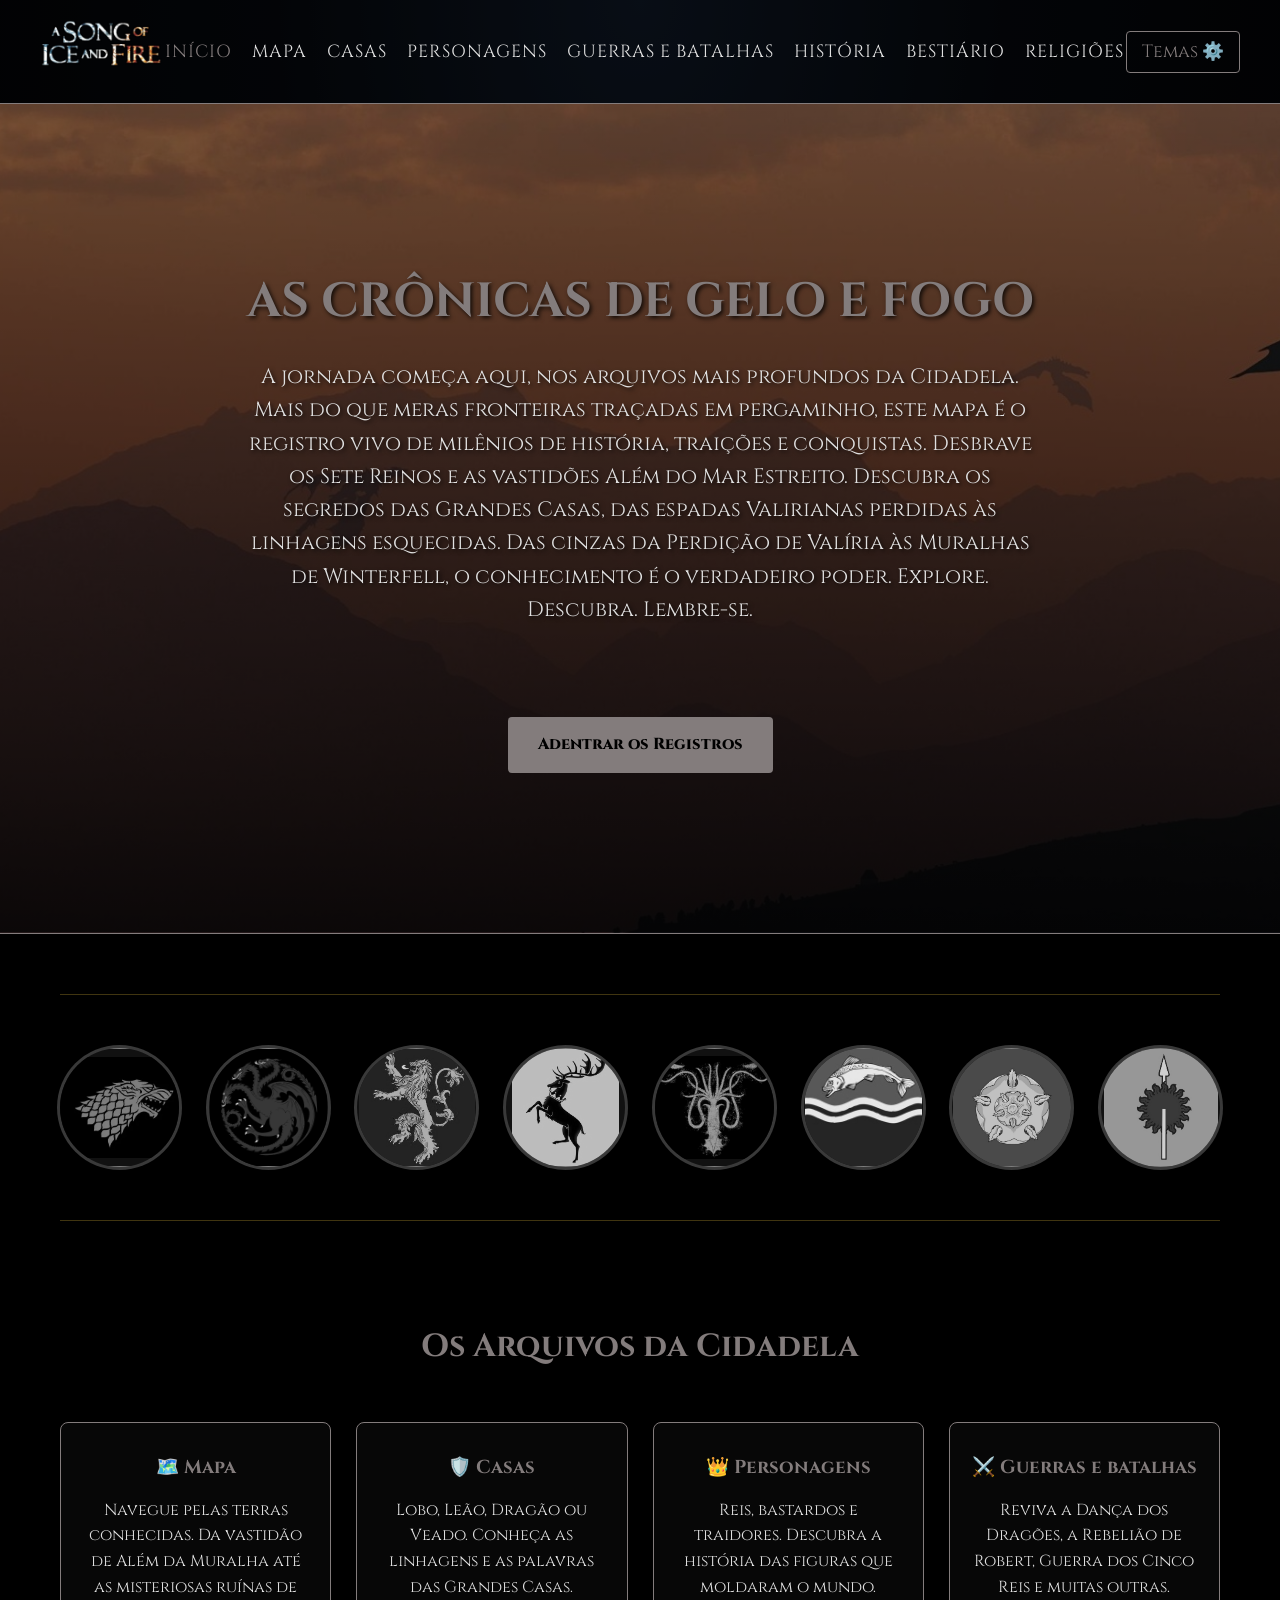
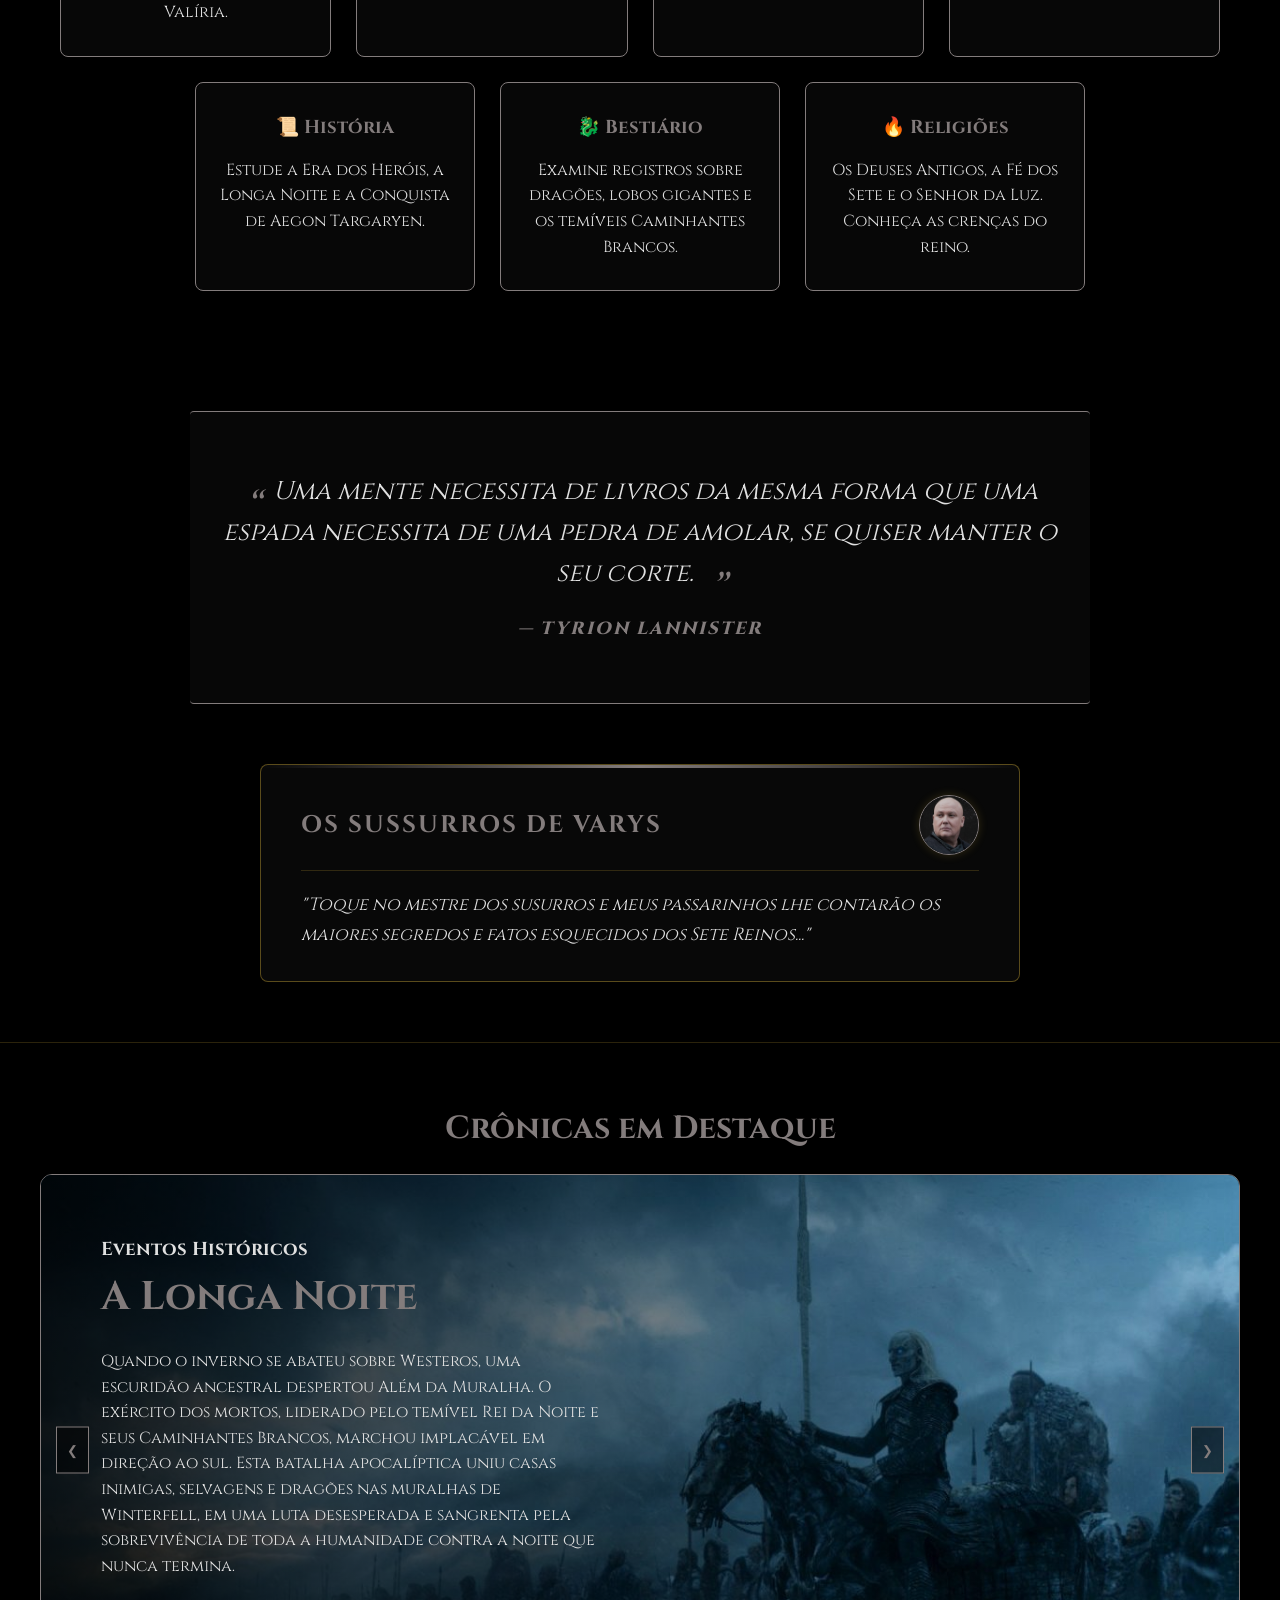
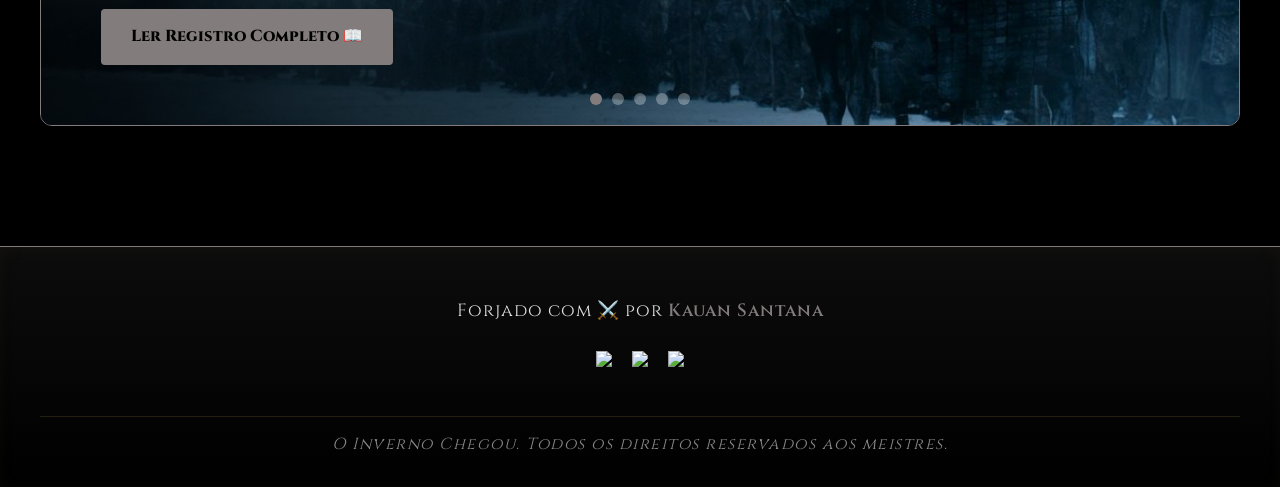
==== commit 8c4d545c: "atualizacoes" ====
--- a/index.html
+++ b/index.html
@@ -157,8 +157,8 @@
                     <p>Reis, bastardos e traidores. Descubra a história das figuras que moldaram o mundo.</p>
                 </div>
                 <div class="guia-card">
-                    <h3>⚔️ Guerras</h3>
-                    <p>Reviva a Dança dos Dragões, a Rebelião de Robert e a Guerra dos Cinco Reis.</p>
+                    <h3>⚔️ Guerras e batalhas</h3>
+                    <p>Reviva a Dança dos Dragões, a Rebelião de Robert, Guerra dos Cinco Reis e muitas outras.</p>
                 </div>
                 <div class="guia-card">
                     <h3>📜 História</h3>
@@ -171,10 +171,6 @@
                 <div class="guia-card">
                     <h3>🔥 Religiões</h3>
                     <p>Os Deuses Antigos, a Fé dos Sete e o Senhor da Luz. Conheça as crenças do reino.</p>
-                </div>
-                <div class="guia-card">
-                    <h3>🗡️ Artefatos</h3>
-                    <p>Lâminas de Aço Valiriano, chifres de controle e coroas perdidas dos antigos reis.</p>
                 </div>
             </div>
         </section>
--- a/style.css
+++ b/style.css
@@ -60,7 +60,7 @@
 nav a {
     text-decoration: none;
     color: var(--text-light);
-    font-size: 0.9rem;
+    font-size: 1.1rem;
     text-transform: uppercase;
     letter-spacing: 1px;
     transition: color 0.3s ease;
@@ -84,7 +84,7 @@
     border: 1px solid var(--gold);
     padding: 8px 15px;
     font-family: 'Cinzel', serif;
-    font-size: 0.9rem;
+    font-size: 1.1rem;
     cursor: pointer;
     border-radius: 4px;
     transition: all 0.3s ease;
@@ -255,8 +255,9 @@
 }
 
 .guia-grid {
-    display: grid;
-    grid-template-columns: repeat(auto-fit, minmax(250px, 1fr));
+    display: flex;
+    flex-wrap: wrap;
+    justify-content: center; /* O segredo para centralizar a linha de baixo! */
     gap: 25px;
 }
 
@@ -266,7 +267,9 @@
     padding: 30px 20px;
     border-radius: 8px;
     text-align: center;
-    transition: 0.3s;
+    transition: 0.3s;  
+    flex: 1 1 250px; /* Permite crescer e encolher, com base de 250px */
+    max-width: 280px; /* Impede que fiquem gigantes em telas muito largas */
 }
 
 .guia-card:hover {
@@ -1396,4 +1399,240 @@
     .letra-capitular {
         font-size: 3.5rem;
     }
+}
+
+/* =========================================
+   PÁGINA DE HISTÓRIA (LINHA DO TEMPO)
+   ========================================= */
+.historia-section {
+    padding: 20px 20px 100px;
+    max-width: 1200px;
+    margin: 0 auto;
+}
+
+/* O contêiner da linha do tempo */
+.timeline-container {
+    position: relative;
+    max-width: 1000px;
+    margin: 0 auto;
+}
+
+/* A Linha Dourada Central */
+.timeline-container::after {
+    content: '';
+    position: absolute;
+    width: 4px;
+    background: linear-gradient(to bottom, transparent, var(--gold), transparent);
+    top: 0;
+    bottom: 0;
+    left: 50%;
+    margin-left: -2px;
+}
+
+/* Cada Item da linha do tempo */
+.timeline-item {
+    padding: 10px 40px;
+    position: relative;
+    background-color: inherit;
+    width: 50%;
+}
+
+/* Os Círculos (Marcadores na linha) */
+.timeline-item::after {
+    content: '';
+    position: absolute;
+    width: 20px;
+    height: 20px;
+    right: -10px;
+    background-color: var(--dark-bg);
+    border: 4px solid var(--gold);
+    top: 30px;
+    border-radius: 50%;
+    z-index: 1;
+    box-shadow: 0 0 10px var(--gold);
+    transition: transform 0.3s ease, background-color 0.3s ease;
+}
+
+.timeline-item:hover::after {
+    background-color: var(--gold);
+    transform: scale(1.3);
+}
+
+/* Esquerda e Direita */
+.left {
+    left: 0;
+}
+.right {
+    left: 50%;
+}
+.left::before {
+    content: " ";
+    height: 0;
+    position: absolute;
+    top: 36px;
+    width: 0;
+    z-index: 1;
+    right: 30px;
+    border: medium solid transparent;
+    border-width: 10px 0 10px 10px;
+    border-color: transparent transparent transparent rgba(212, 175, 55, 0.5);
+}
+.right::before {
+    content: " ";
+    height: 0;
+    position: absolute;
+    top: 36px;
+    width: 0;
+    z-index: 1;
+    left: 30px;
+    border: medium solid transparent;
+    border-width: 10px 10px 10px 0;
+    border-color: transparent rgba(212, 175, 55, 0.5) transparent transparent;
+}
+.right::after {
+    left: -10px;
+}
+
+/* A Caixa de Conteúdo do Evento */
+.timeline-content {
+    padding: 25px;
+    background: linear-gradient(145deg, rgba(20, 20, 20, 0.95), rgba(5, 5, 5, 0.95));
+    position: relative;
+    border-radius: 6px;
+    border: 1px solid rgba(212, 175, 55, 0.3);
+    box-shadow: 0 10px 25px rgba(0, 0, 0, 0.8);
+    transition: transform 0.4s ease, border-color 0.4s ease, box-shadow 0.4s ease;
+}
+
+.timeline-item:hover .timeline-content {
+    transform: translateY(-5px);
+    border-color: var(--gold);
+    box-shadow: 0 15px 30px rgba(0,0,0,0.9), 0 0 15px rgba(212, 175, 55, 0.2);
+}
+
+.timeline-ano {
+    position: absolute;
+    top: -15px;
+    background: var(--dark-bg);
+    color: var(--gold);
+    padding: 5px 15px;
+    border-radius: 20px;
+    border: 1px solid var(--gold);
+    font-weight: bold;
+    font-size: 0.9rem;
+    box-shadow: 0 5px 10px rgba(0,0,0,0.8);
+}
+
+.timeline-img-box {
+    width: 100%;
+    height: 200px;
+    overflow: hidden;
+    border-radius: 4px;
+    margin-top: 10px;
+    margin-bottom: 20px;
+    border-bottom: 2px solid rgba(212, 175, 55, 0.3);
+}
+
+.timeline-img-box img {
+    width: 100%;
+    height: 100%;
+    object-fit: cover;
+    filter: brightness(0.8) contrast(1.1);
+    transition: transform 0.6s ease, filter 0.6s ease;
+}
+
+.timeline-item:hover .timeline-img-box img {
+    transform: scale(1.08);
+    filter: brightness(1.1) contrast(1.2);
+}
+
+.timeline-titulo {
+    color: var(--gold);
+    font-size: 1.8rem;
+    margin-bottom: 10px;
+    line-height: 1.2;
+}
+
+.timeline-foco {
+    display: inline-block;
+    color: #e0e0e0;
+    font-size: 0.85rem;
+    background: rgba(255, 255, 255, 0.05);
+    padding: 4px 10px;
+    border-radius: 4px;
+    margin-bottom: 15px;
+    border-left: 2px solid var(--gold);
+}
+
+.timeline-desc {
+    font-family: 'Segoe UI', Tahoma, Geneva, Verdana, sans-serif;
+    color: #d1d1d1;
+    font-size: 0.95rem;
+    line-height: 1.7;
+    text-align: justify;
+}
+
+/* Responsividade (Celulares) - A linha vai para a esquerda e todos os cards ocupam 100% */
+@media screen and (max-width: 800px) {
+    .timeline-container::after {
+        left: 31px;
+    }
+    .timeline-item {
+        width: 100%;
+        padding-left: 70px;
+        padding-right: 25px;
+    }
+    .timeline-item.right {
+        left: 0%;
+    }
+    .timeline-item.left::after, .timeline-item.right::after {
+        left: 21px;
+    }
+    .left::before, .right::before {
+        left: 60px;
+        border-width: 10px 10px 10px 0;
+        border-color: transparent rgba(212, 175, 55, 0.5) transparent transparent;
+    }
+}
+
+/* =========================================
+   BOTÃO VOLTAR AO TOPO
+   ========================================= */
+.btn-voltar-topo {
+    position: fixed;
+    bottom: 30px;
+    right: 30px;
+    width: 50px;
+    height: 50px;
+    background-color: rgba(10, 10, 10, 0.8);
+    color: var(--gold);
+    border: 2px solid var(--gold);
+    border-radius: 50%;
+    font-size: 1.5rem;
+    display: flex;
+    justify-content: center;
+    align-items: center;
+    cursor: pointer;
+    z-index: 999;
+    
+    /* Começa invisível e um pouco para baixo */
+    opacity: 0;
+    visibility: hidden;
+    transform: translateY(20px);
+    transition: all 0.4s ease;
+    box-shadow: 0 4px 15px rgba(0, 0, 0, 0.8);
+}
+
+/* Classe que o JS vai adicionar quando rolar a página */
+.btn-voltar-topo.mostrar {
+    opacity: 1;
+    visibility: visible;
+    transform: translateY(0);
+}
+
+.btn-voltar-topo:hover {
+    background-color: var(--gold);
+    color: #000;
+    transform: scale(1.1) translateY(0);
+    box-shadow: 0 0 20px var(--gold);
 }
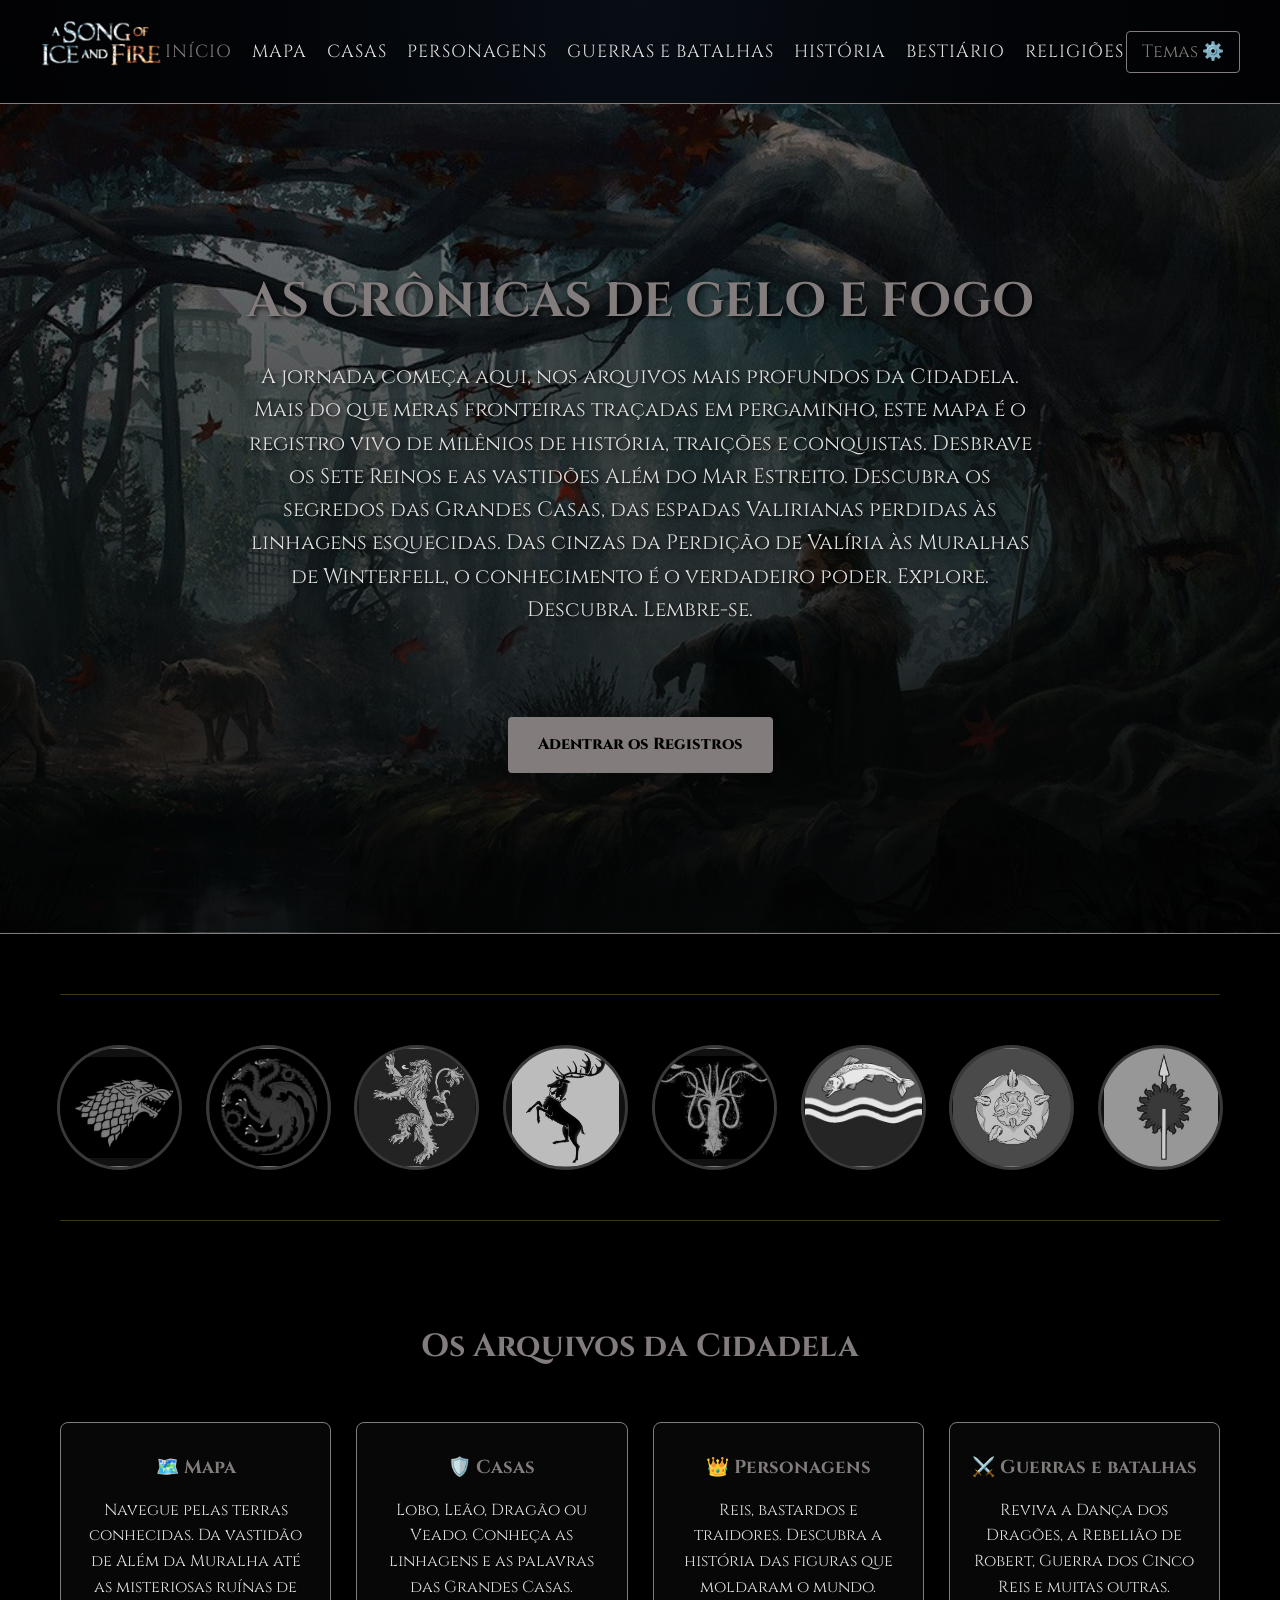
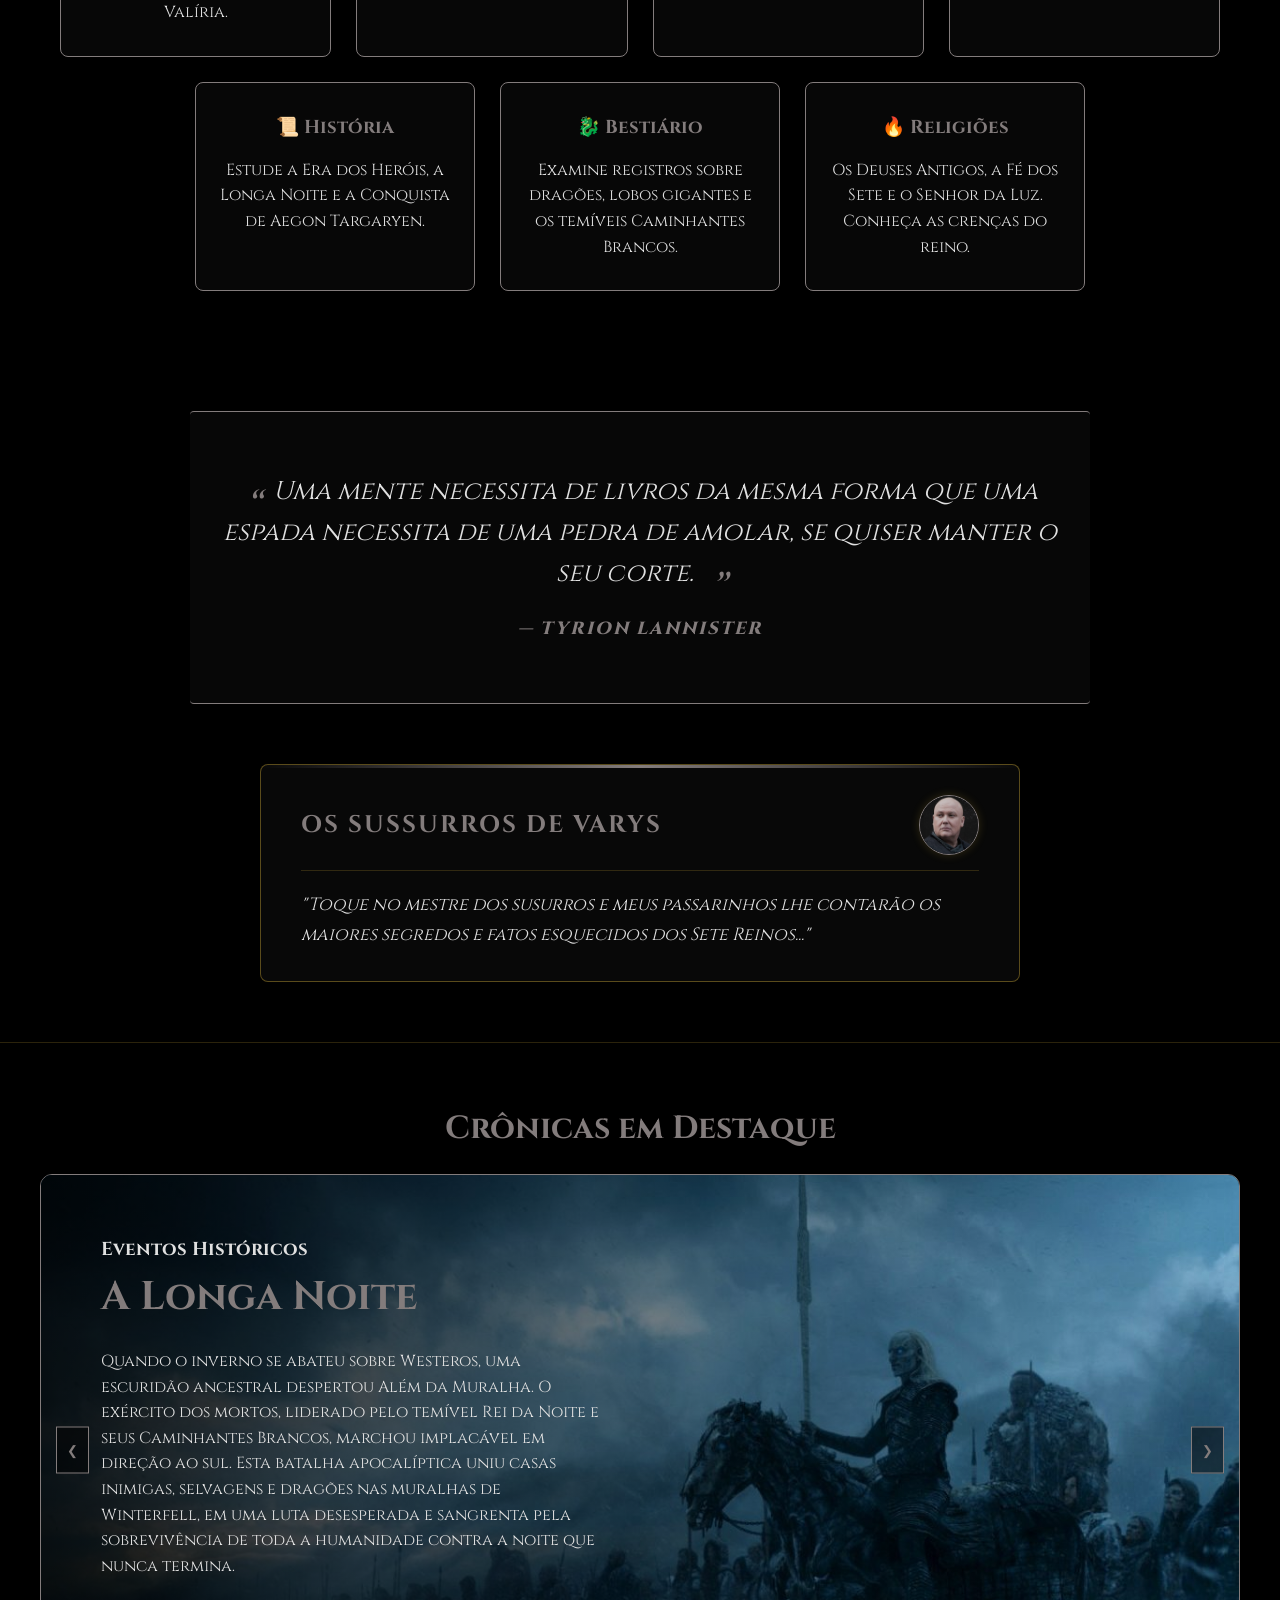
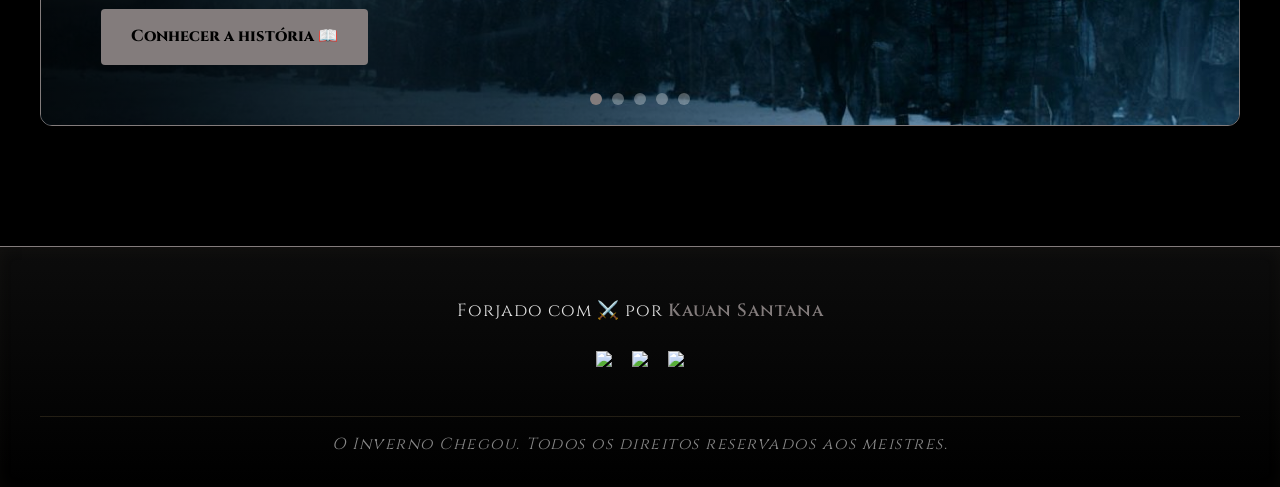
==== commit 8cdd5ac7: "commit responsivo" ====
--- a/index.html
+++ b/index.html
@@ -209,7 +209,7 @@
                             <h3 class="destaque-label">Eventos Históricos</h3>
                             <h2 class="destaque-titulo">A Longa Noite</h2>
                             <p class="destaque-paragrafo">Quando o inverno se abateu sobre Westeros, uma escuridão ancestral despertou Além da Muralha. O exército dos mortos, liderado pelo temível Rei da Noite e seus Caminhantes Brancos, marchou implacável em direção ao sul. Esta batalha apocalíptica uniu casas inimigas, selvagens e dragões nas muralhas de Winterfell, em uma luta desesperada e sangrenta pela sobrevivência de toda a humanidade contra a noite que nunca termina.</p>
-                            <a href="guerras.html" class="btn-explorar">Ler Registro Completo 📖</a>
+                            <a href="guerras.html" class="btn-explorar">Conhecer a história 📖</a>
                         </div>
                     </div>
 
@@ -219,7 +219,7 @@
                             <h3 class="destaque-label">Eventos Históricos</h3>
                             <h2 class="destaque-titulo">Batalha dos Bastardos</h2>
                             <p class="destaque-paragrafo">Os campos gélidos e encharcados de sangue do Norte testemunharam o embate mais brutal e pessoal de sua era. Jon Snow, liderando um exército fragmentado de selvagens e casas leais menores, enfrentou as forças esmagadoras e a crueldade sádica de Ramsay Bolton. Uma carnificina claustrofóbica e desesperada pela honra da Casa Stark, a vingança de Rickon e a retomada definitiva de Winterfell, marcando o retorno dos lobos ao seu lar de direito.</p>
-                            <a href="guerras.html" class="btn-explorar">Ler Registro Completo 📖</a>
+                            <a href="guerras.html" class="btn-explorar">Conhecer a história 📖</a>
                         </div>
                     </div>
 
@@ -229,7 +229,7 @@
                             <h3 class="destaque-label">Personagens</h3>
                             <h2 class="destaque-titulo">A Mãe de Dragões</h2>
                             <p class="destaque-paragrafo">Das cinzas e chamas da pira funerária de Khal Drogo, o impossível se tornou realidade. Daenerys Nascida da Tormenta trouxe a magia de volta ao mundo com o nascimento de Drogon, Rhaegal e Viserion. Acompanhe a jornada épica da princesa exilada através do Mar Estreito, desde a quebra de correntes nas cidades escravagistas de Essos até se tornar a rainha conquistadora, pronta para reivindicar o Trono de Ferro com Fogo e Sangue.</p>
-                            <a href="personagens.html" class="btn-explorar">Ler Registro Completo 📖</a>
+                            <a href="personagens.html" class="btn-explorar">Conhecer a personagem 📖</a>
                         </div>
                     </div>
 
@@ -239,7 +239,7 @@
                             <h3 class="destaque-label">Eventos Históricos</h3>
                             <h2 class="destaque-titulo">A Batalha do Tridente</h2>
                             <p class="destaque-paragrafo">Nas águas rasas e agitadas do Ramo Verde, o destino dos Sete Reinos foi forjado a golpes de martelo de guerra. O furioso lorde rebelde Robert Baratheon e o Príncipe Herdeiro Rhaegar Targaryen travaram um duelo singular lendário que fez o mundo prender a respiração. A queda do Dragão de Prata e os rubis espalhados pela correnteza selaram o fim de quase três séculos de supremacia e loucura da Casa Targaryen, coroando o Veado.</p>
-                            <a href="guerras.html" class="btn-explorar">Ler Registro Completo 📖</a>
+                            <a href="guerras.html" class="btn-explorar">Conhecer a história 📖</a>
                         </div>
                     </div>
 
@@ -249,7 +249,7 @@
                             <h3 class="destaque-label">Eventos Históricos</h3>
                             <h2 class="destaque-titulo">A Conquista de Aegon</h2>
                             <p class="destaque-paragrafo">Por milênios, Westeros foi um continente fragmentado por reis orgulhosos que viviam em guerra constante. Tudo mudou quando Aegon Targaryen e suas irmãs-esposas, Visenya e Rhaenys, desembarcaram com o poder supremo e incontestável de três dragões colossais: Balerion, Vhagar e Meraxes. Exércitos queimaram em seus castelos, lordes dobraram os joelhos e as espadas dos derrotados foram derretidas para forjar o assento mais cobiçado e perigoso do mundo: o Trono de Ferro.</p>
-                            <a href="guerras.html" class="btn-explorar">Ler Registro Completo 📖</a>
+                            <a href="guerras.html" class="btn-explorar">Conhecer a história 📖</a>
                         </div>
                     </div>
 
--- a/style.css
+++ b/style.css
@@ -781,9 +781,10 @@
 
 .mapa-container {
     flex-grow: 1;
-    overflow: auto; /* Permite rolar o mapa se for muito grande */
+    overflow: hidden; 
     cursor: grab;
-    /* position: relative removido daqui para não quebrar os pins */
+    position: relative;
+    background-color: #0d0d0d;
 }
 
 /* NOVA DIV: Garante que os pontos sigam o tamanho real da imagem */
@@ -792,6 +793,7 @@
     width: 100%;
     min-width: 1400px; /* Garante que o mapa não fique pequeno demais */
     display: block;
+    transform-origin: 0 0; /* Importante para o zoom focar corretamente */
 }
 
 .mapa-imagem {
@@ -1105,7 +1107,7 @@
 /* GRID DOS PERSONAGENS */
 .personagens-grid {
     display: grid;
-    /* Cartões menores para caber mais gente na tela (são 53 no total!) */
+    /* Cartões menores para caber mais gente na tela */
     grid-template-columns: repeat(auto-fill, minmax(240px, 1fr));
     gap: 30px;
 }
@@ -1166,17 +1168,14 @@
 .personagem-nome {
     color: var(--gold);
     font-size: 1.3rem;
+    letter-spacing: 1px;
+    margin-top: 0;
+    margin-bottom: 5px; /* Espaço pequeno antes da Casa */
+}
+
+/* Container da Casa para dar um espacinho antes do Título */
+.personagem-info > div {
     margin-bottom: 8px;
-    letter-spacing: 1px;
-}
-
-.personagem-titulo {
-    color: #aaa;
-    font-size: 0.85rem;
-    font-style: italic;
-    margin-bottom: 18px;
-    line-height: 1.4;
-    min-height: 40px; /* Ajuda a manter os cards do mesmo tamanho se o título quebrar linha */
 }
 
 .personagem-casa {
@@ -1192,15 +1191,31 @@
     font-weight: 600;
 }
 
+/* Estilo unificado e COLADO para Título e Status */
+.personagem-titulo, .personagem-status {
+    color: #aaa;
+    font-size: 0.85rem;
+    font-style: italic;
+    line-height: 1.2;
+    margin-top: 0;
+    margin-bottom: 0; 
+}
+
+.personagem-status {
+    font-weight: 600;
+    margin-top: -2px; /* Puxa ligeiramente para cima para colar de vez no título */
+    margin-bottom: 15px; /* Espaço maior apenas DEPOIS do status, antes da descrição */
+}
+
 .personagem-descricao {
-    margin-top: 15px;
-    font-size: 0.99rem; /* Aumentamos o tamanho da letra */
+    margin-top: 0;
+    font-size: 0.99rem;
     color: #d1d1d1;
     border-top: 1px dashed rgba(212, 175, 55, 0.3);
     padding-top: 15px;
     line-height: 1.6;
-    font-family: 'Segoe UI', Tahoma, Geneva, Verdana, sans-serif; /* Fonte muito mais legível para textos longos */
-    text-transform: none; /* Garante que não fique tudo em maiúsculo */
+    font-family: 'Segoe UI', Tahoma, Geneva, Verdana, sans-serif;
+    text-transform: none;
     text-align: left; 
 }
 
@@ -1291,6 +1306,34 @@
     line-height: 1.2;
 }
 
+.guerra-baixas {
+    margin-top: 10px;
+    font-size: 1rem;
+    color: #ff4d4d; /* Vermelho vibrante para impacto */
+    font-weight: bold;
+    display: flex;
+    align-items: center;
+    gap: 8px;
+    background: rgba(255, 0, 0, 0.1);
+    padding: 8px 15px;
+    border-radius: 4px;
+    border-left: 3px solid #ff0000;
+}
+
+.guerra-baixas span {
+    color: var(--gold);
+    text-transform: uppercase;
+    font-size: 0.85rem;
+    letter-spacing: 1px;
+}
+
+/* Efeito no Hover para o card brilhar em vermelho quando focado na morte */
+.guerra-card:hover .guerra-baixas {
+    background: rgba(255, 0, 0, 0.2);
+    box-shadow: 0 0 10px rgba(255, 77, 77, 0.3);
+    transition: 0.3s ease;
+}
+
 .guerra-detalhes {
     font-family: 'Segoe UI', Tahoma, Geneva, Verdana, sans-serif;
     font-size: 0.95rem;
@@ -1635,4 +1678,396 @@
     color: #000;
     transform: scale(1.1) translateY(0);
     box-shadow: 0 0 20px var(--gold);
+}
+
+/* =========================================
+   PÁGINA DO BESTIÁRIO
+   ========================================= */
+.bestiario-section {
+    padding: 20px 20px 100px;
+    max-width: 1400px;
+    margin: 0 auto;
+}
+
+.bestiario-grid {
+    display: grid;
+    grid-template-columns: repeat(auto-fill, minmax(320px, 1fr)); /* Um pouco mais largas que as de personagens */
+    gap: 40px;
+}
+
+.besta-card {
+    background: linear-gradient(180deg, #111 0%, #050505 100%);
+    border: 1px solid rgba(212, 175, 55, 0.2);
+    border-radius: 8px;
+    overflow: hidden;
+    position: relative;
+    transition: transform 0.4s ease, box-shadow 0.4s ease, border-color 0.4s ease;
+    display: flex;
+    flex-direction: column;
+}
+
+.besta-card:hover {
+    transform: translateY(-8px);
+    box-shadow: 0 15px 30px rgba(0,0,0,0.9), 0 0 20px rgba(212, 175, 55, 0.15);
+    border-color: var(--gold);
+}
+
+.besta-img-box {
+    width: 100%;
+    height: 250px;
+    position: relative;
+    border-bottom: 2px solid rgba(212, 175, 55, 0.3);
+    overflow: hidden;
+}
+
+.besta-img-box img {
+    width: 100%;
+    height: 100%;
+    object-fit: cover;
+    transition: transform 0.5s ease, filter 0.5s ease;
+    filter: brightness(0.85) contrast(1.1);
+}
+
+.besta-card:hover .besta-img-box img {
+    transform: scale(1.1);
+    filter: brightness(1.1) contrast(1.2);
+}
+
+/* Película escura na base da imagem */
+.besta-img-box::after {
+    content: '';
+    position: absolute;
+    bottom: 0;
+    left: 0;
+    width: 100%;
+    height: 40%;
+    background: linear-gradient(to top, rgba(0,0,0,0.95), transparent);
+}
+
+/* Selo com o Tamanho da criatura */
+.besta-tamanho {
+    position: absolute;
+    top: 15px;
+    right: 15px;
+    background: rgba(120, 10, 10, 0.85); /* Fundo vermelho sangue escuro */
+    color: #fca5a5; /* Vermelho claro */
+    padding: 4px 12px;
+    border-radius: 20px;
+    font-size: 0.75rem;
+    font-family: 'Cinzel', serif;
+    font-weight: bold;
+    text-transform: uppercase;
+    letter-spacing: 1px;
+    z-index: 10;
+    border: 1px solid rgba(252, 165, 165, 0.4);
+    box-shadow: 0 4px 10px rgba(0, 0, 0, 0.8);
+}
+
+.besta-info {
+    padding: 25px 20px;
+    flex-grow: 1;
+    display: flex;
+    flex-direction: column;
+}
+
+.besta-nome {
+    color: var(--gold);
+    font-size: 1.6rem;
+    margin-bottom: 8px;
+    line-height: 1.2;
+}
+
+.besta-categoria {
+    display: inline-block;
+    color: #aaa;
+    font-size: 0.9rem;
+    font-style: italic;
+    margin-bottom: 15px;
+}
+
+.besta-divisor {
+    width: 50px;
+    height: 2px;
+    background-color: var(--gold);
+    margin-bottom: 15px;
+    opacity: 0.5;
+}
+
+.besta-desc {
+    font-family: 'Segoe UI', Tahoma, Geneva, Verdana, sans-serif;
+    color: #ccc;
+    font-size: 1.05rem;
+    line-height: 1.6;
+    margin-top: auto; /* Empurra o texto para organizar os cards */
+}
+
+/* =========================================
+   PÁGINA DE RELIGIÕES (ALTARES DIVINOS)
+   ========================================= */
+.religioes-section {
+    padding: 20px 20px 100px;
+    max-width: 1200px;
+    margin: 0 auto;
+}
+
+.religioes-grid {
+    display: flex;
+    flex-direction: column;
+    gap: 50px;
+}
+
+.religiao-card {
+    display: flex;
+    background: linear-gradient(135deg, rgba(15, 15, 15, 0.95), rgba(0, 0, 0, 0.95));
+    border: 1px solid rgba(212, 175, 55, 0.3);
+    border-radius: 8px;
+    overflow: hidden;
+    min-height: 300px;
+    box-shadow: 0 10px 30px rgba(0,0,0,0.8), inset 0 0 40px rgba(0,0,0,0.8);
+    transition: transform 0.4s ease, border-color 0.4s ease, box-shadow 0.4s ease;
+    align-items: center; /* Centraliza o conteúdo horizontalmente */
+}
+
+.religiao-card:hover {
+    transform: translateY(-5px);
+    border-color: var(--gold);
+    box-shadow: 0 15px 40px rgba(0,0,0,0.9), 0 0 25px rgba(212, 175, 55, 0.1);
+}
+
+.religiao-img-box {
+    width: 40%;
+    height: 100%;
+    min-height: 350px;
+    position: relative;
+    overflow: hidden;
+    border-right: 2px solid rgba(212, 175, 55, 0.2);
+}
+
+.religiao-img-box img {
+    width: 100%;
+    height: 100%;
+    object-fit: cover;
+    filter: brightness(0.7) contrast(1.2);
+    transition: filter 0.5s ease, transform 0.5s ease;
+}
+
+.religiao-card:hover .religiao-img-box img {
+    filter: brightness(1) contrast(1.3);
+    transform: scale(1.05);
+}
+
+/* Película sobre a imagem */
+.religiao-img-box::after {
+    content: '';
+    position: absolute;
+    top: 0;
+    left: 0;
+    width: 100%;
+    height: 100%;
+    background: radial-gradient(circle, transparent 40%, rgba(0,0,0,0.8) 100%);
+    pointer-events: none;
+}
+
+.religiao-info {
+    width: 60%;
+    padding: 40px;
+    display: flex;
+    flex-direction: column;
+    justify-content: center;
+}
+
+.religiao-nome {
+    color: var(--gold);
+    font-size: 2.2rem;
+    margin-bottom: 5px;
+    text-transform: uppercase;
+    letter-spacing: 2px;
+}
+
+.religiao-lema {
+    color: #a38d59; /* Dourado mais escuro e apagado */
+    font-size: 1.1rem;
+    font-style: italic;
+    margin-bottom: 25px;
+    font-weight: 600;
+}
+
+.religiao-detalhes {
+    background: rgba(255, 255, 255, 0.03);
+    padding: 15px 20px;
+    border-radius: 6px;
+    border-left: 3px solid var(--gold);
+    margin-bottom: 25px;
+    display: flex;
+    flex-direction: column;
+    gap: 8px;
+}
+
+.religiao-detalhes p {
+    font-family: 'Segoe UI', Tahoma, Geneva, Verdana, sans-serif;
+    font-size: 0.95rem;
+    color: #bbb;
+}
+
+.religiao-detalhes strong {
+    color: #fff;
+    font-weight: 600;
+}
+
+.religiao-divisor {
+    width: 100%;
+    height: 1px;
+    background: linear-gradient(90deg, var(--gold), transparent);
+    margin-bottom: 20px;
+    opacity: 0.6;
+}
+
+.religiao-desc {
+    font-family: 'Segoe UI', Tahoma, Geneva, Verdana, sans-serif;
+    font-size: 1.05rem;
+    color: #e0e0e0;
+    line-height: 1.7;
+    text-align: justify;
+}
+
+/* Alternar os lados no desktop para um design de zigue-zague elegante */
+.religiao-card:nth-child(even) {
+    flex-direction: row-reverse;
+}
+.religiao-card:nth-child(even) .religiao-img-box {
+    border-right: none;
+    border-left: 2px solid rgba(212, 175, 55, 0.2);
+}
+.religiao-card:nth-child(even) .religiao-divisor {
+    background: linear-gradient(270deg, var(--gold), transparent);
+}
+
+/* Responsividade Mágica para Celulares */
+@media (max-width: 900px) {
+    .religiao-card, .religiao-card:nth-child(even) {
+        flex-direction: column;
+    }
+    .religiao-img-box, .religiao-info {
+        width: 100%;
+    }
+    .religiao-img-box {
+        height: 250px;
+        min-height: auto;
+        border-right: none;
+        border-left: none;
+        border-bottom: 2px solid rgba(212, 175, 55, 0.2);
+    }
+    .religiao-info {
+        padding: 25px;
+    }
+    .religiao-nome {
+        font-size: 1.8rem;
+    }
+    .religiao-divisor, .religiao-card:nth-child(even) .religiao-divisor {
+        background: linear-gradient(90deg, transparent, var(--gold), transparent);
+    }
+}
+
+/* =========================================
+   MAGIA MOBILE (RESPONSIVIDADE)
+   ========================================= */
+@media (max-width: 768px) {
+    /* Cabeçalho e Navegação */
+    .header {
+        flex-direction: column;
+        padding: 15px 20px;
+        gap: 15px;
+    }
+    nav ul {
+        flex-wrap: wrap;
+        justify-content: center;
+        gap: 10px;
+    }
+    nav a {
+        font-size: 0.95rem;
+    }
+    
+    /* Seção Hero */
+    .hero-section {
+        padding: 100px 20px;
+    }
+    .hero-content h2 {
+        font-size: 2rem;
+    }
+    .hero-content p {
+        font-size: 1.1rem;
+    }
+    
+    /* Carrossel */
+    .carrossel-slides {
+        height: 400px;
+    }
+    .carrossel-conteudo-box {
+        left: 5%;
+        right: 5%;
+        transform: translateY(-50%) translateX(0);
+        text-align: center;
+    }
+    .carrossel-slide.active .carrossel-conteudo-box {
+        transform: translateY(-50%) translateX(0);
+    }
+    .carrossel-conteudo-box .destaque-titulo {
+        font-size: 1.8rem;
+    }
+    .carrossel-btn {
+        padding: 10px 5px;
+    }
+    
+    /* Citação e Sussurros */
+    .citacao-epica {
+        padding: 40px 20px;
+        margin: 40px 20px;
+    }
+    .citacao-conteudo blockquote {
+        font-size: 1.2rem;
+    }
+    .sussurros-container {
+        padding: 20px;
+    }
+    .sussurros-header {
+        flex-direction: column;
+        gap: 15px;
+        text-align: center;
+    }
+    
+    /* Filtros Botoes */
+    .btn-filtro {
+        font-size: 0.75rem;
+        padding: 6px 12px;
+    }
+    
+    /* Grid Bestiário & Casas */
+    .bestiario-grid, .casas-grid {
+        grid-template-columns: 1fr;
+    }
+    
+    /* Grid Personagens */
+    .personagens-grid {
+        grid-template-columns: repeat(auto-fill, minmax(100%, 1fr));
+    }
+    
+    /* Mapa: Painel e Container */
+    .painel-info {
+        width: 100%;
+        border-left: none;
+        border-top: 2px solid var(--gold);
+    }
+    
+    /* Títulos Gerais e Interface */
+    .casas-titulo {
+        font-size: 2.2rem;
+    }
+    
+    .btn-voltar-topo {
+        width: 40px;
+        height: 40px;
+        font-size: 1.2rem;
+        bottom: 15px;
+        right: 15px;
+    }
 }
